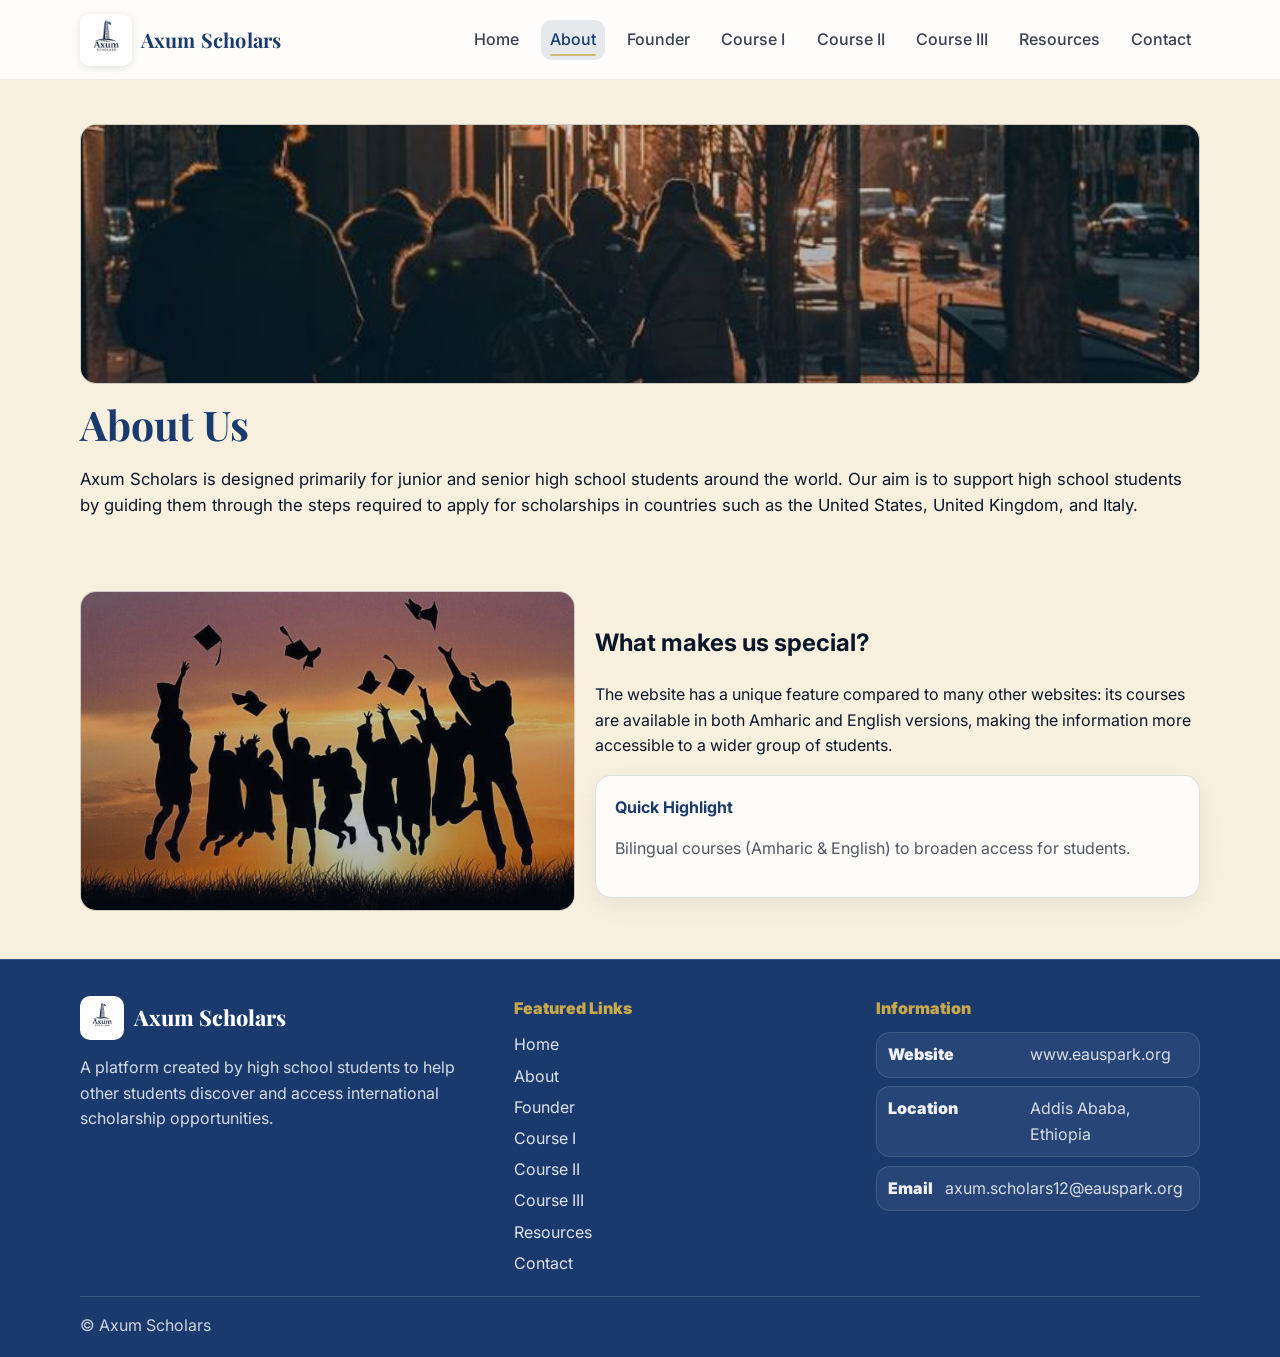
==== about.html @ 064c2a34 "first commit" ====
<!doctype html>
<html lang="en">
  <head>
    <meta charset="UTF-8" />
    <meta name="viewport" content="width=device-width, initial-scale=1.0" />
    <title>Axum Scholars | About Us</title>
    <link rel="preconnect" href="https://fonts.googleapis.com" />
    <link rel="preconnect" href="https://fonts.gstatic.com" crossorigin />
    <link
      href="https://fonts.googleapis.com/css2?family=Inter:wght@400;500;600&family=Playfair+Display:wght@600;700&family=Patrick+Hand&display=swap"
      rel="stylesheet"
    />
    <link rel="stylesheet" href="./assets/css/styles.css" />
    <script defer src="./assets/js/main.js"></script>
  </head>
  <body>
    <a class="skip-link" href="#main">Skip to content</a>

    <header class="site-header">
      <nav class="nav" aria-label="Primary">
        <div class="nav__inner container">
          <a class="brand" href="./index.html" aria-label="Axum Scholars Home">
            <img class="brand__logo" src="./655578875_25758855597150447_8793712731819358752_n.jpg" alt="Axum Scholars logo" />
            <span class="brand__text">Axum Scholars</span>
          </a>

          <button class="nav__toggle" type="button" aria-expanded="false" aria-controls="navLinks">
            <span class="sr-only">Toggle navigation</span>
            <span class="nav__toggleBars" aria-hidden="true"></span>
          </button>

          <div id="navLinks" class="nav__links">
            <a class="nav__link" href="./index.html">Home</a>
            <a class="nav__link is-active" href="./about.html">About</a>
            <a class="nav__link" href="./founder.html">Founder</a>
            <a class="nav__link" href="./course1.html">Course I</a>
            <a class="nav__link" href="./course2.html">Course II</a>
            <a class="nav__link" href="./course3.html">Course III</a>
            <a class="nav__link" href="./resources.html">Resources</a>
            <a class="nav__link" href="./contact.html">Contact</a>
          </div>
        </div>
      </nav>
    </header>

    <main id="main">
      <section class="page-hero">
        <div class="container">
          <div class="page-hero__media reveal">
            <div class="media-frame media-frame--wide">
              <img
                class="media-frame__img"
                src="./assets/img/For background image of, about page at the beginning.jpg"
                alt=""
                loading="lazy"
                decoding="async"
                referrerpolicy="no-referrer"
              />
              <div class="media-frame__overlay" aria-hidden="true"></div>
            </div>
          </div>
          <div class="page-hero__content reveal">
            <h1>About Us</h1>
            <p class="lead">
              Axum Scholars is designed primarily for junior and senior high school students around the world. Our aim is to support high school students by guiding them through the steps required to apply for scholarships in countries such as the United States, United Kingdom, and Italy.
            </p>
          </div>
        </div>
      </section>

      <section class="section container reveal">
        <div class="two-col two-col--media">
          <div class="media">
            <div class="media-frame media-frame--photo">
              <img
                class="media-frame__img"
                src="./assets/img/about page at middle.jpg"
                alt="Students collaborating around a table with notebooks and laptops"
                loading="lazy"
                decoding="async"
                referrerpolicy="no-referrer"
              />
              <div class="media-frame__overlay" aria-hidden="true"></div>
            </div>
          </div>
          <div>
            <h2>What makes us special?</h2>
            <p>
              The website has a unique feature compared to many other websites: its courses are available in both Amharic and English versions, making the information more accessible to a wider group of students.
            </p>
            <div class="panel">
              <div class="panel__title">Quick Highlight</div>
              <p class="muted">
                Bilingual courses (Amharic &amp; English) to broaden access for students.
              </p>
            </div>
          </div>
        </div>
      </section>
    </main>

    <footer class="footer footer--dark">
      <div class="container footer__inner">
        <div class="footer3">
          <div class="footer3__col">
            <div class="footer3__brand">
              <img class="footer3__logo" src="./655578875_25758855597150447_8793712731819358752_n.jpg" alt="Axum Scholars logo" />
              <span>Axum Scholars</span>
            </div>
            <p class="footer3__desc">
              A platform created by high school students to help other students discover and access international scholarship opportunities.
            </p>
          </div>

          <div class="footer3__col">
            <div class="footer3__title">Featured Links</div>
            <div class="footer3__links">
              <a href="./index.html">Home</a>
              <a href="./about.html">About</a>
              <a href="./founder.html">Founder</a>
              <a href="./course1.html">Course I</a>
              <a href="./course2.html">Course II</a>
              <a href="./course3.html">Course III</a>
              <a href="./resources.html">Resources</a>
              <a href="./contact.html">Contact</a>
            </div>
          </div>

          <div class="footer3__col">
            <div class="footer3__title">Information</div>
            <div class="footer3__info">
              <div class="footer3__row">
                <span class="footer3__key">Website</span>
                <span class="footer3__val">www.eauspark.org</span>
              </div>
              <div class="footer3__row">
                <span class="footer3__key">Location</span>
                <span class="footer3__val">Addis Ababa, Ethiopia</span>
              </div>
              <div class="footer3__row">
                <span class="footer3__key">Email</span>
                <a class="footer3__val" href="mailto:axum.scholars12@eauspark.org">axum.scholars12@eauspark.org</a>
              </div>
            </div>
          </div>
        </div>

        <div class="footer__bottom">&copy; Axum Scholars</div>
      </div>
    </footer>
  </body>
</html>
---- assets/css/styles.css ----
:root {
  --blue: #1a3a6e;
  --gold: #c9a84c;
  --text: #0c1629;
  --muted: rgba(12, 22, 41, 0.72);
  --bg: #f7f0df;
  --tint: rgba(26, 58, 110, 0.06);
  --card: #ffffff;
  --border: rgba(12, 22, 41, 0.12);
  --shadow: 0 10px 30px rgba(12, 22, 41, 0.12);
  --radius: 16px;
  --max: 1120px;
}

*,
*::before,
*::after {
  box-sizing: border-box;
}

html {
  scroll-behavior: smooth;
}

body {
  margin: 0;
  font-family: Inter, system-ui, -apple-system, Segoe UI, Roboto, Helvetica, Arial, sans-serif;
  color: var(--text);
  background: var(--bg);
  line-height: 1.6;
  position: relative;
}

body.page--contact {
  background:
    linear-gradient(rgba(247, 240, 223, 0.76), rgba(247, 240, 223, 0.86)),
    url("../img/contact-bg.png") center / cover no-repeat fixed;
}

body.page--contact::before {
  opacity: 0.12;
}

body::before {
  content: "";
  position: fixed;
  inset: 0;
  pointer-events: none;
  /* subtle lined-paper effect across the whole site */
  background-image: repeating-linear-gradient(
    0deg,
    rgba(26, 58, 110, 0.06) 0px,
    rgba(26, 58, 110, 0.06) 1px,
    transparent 1px,
    transparent 26px
  );
  opacity: 0.22;
  z-index: -1;
}

/* Page fade transitions */
body {
  opacity: 0;
  transition: opacity 260ms ease;
}
body.is-ready {
  opacity: 1;
}
body.is-leaving {
  opacity: 0;
}

img {
  max-width: 100%;
  display: block;
}

a {
  color: inherit;
  text-decoration: none;
}

.container {
  width: min(var(--max), calc(100% - 2rem));
  margin-inline: auto;
}

.sr-only {
  position: absolute;
  width: 1px;
  height: 1px;
  padding: 0;
  margin: -1px;
  overflow: hidden;
  clip: rect(0, 0, 0, 0);
  white-space: nowrap;
  border: 0;
}

.skip-link {
  position: absolute;
  left: -9999px;
  top: 0.75rem;
  background: var(--blue);
  color: #fff;
  padding: 0.6rem 0.9rem;
  border-radius: 999px;
  z-index: 9999;
}
.skip-link:focus {
  left: 0.75rem;
}

/* Header / nav */
.site-header {
  position: sticky;
  top: 0;
  z-index: 50;
  background: rgba(255, 255, 255, 0.86);
  backdrop-filter: blur(10px);
  border-bottom: 1px solid rgba(12, 22, 41, 0.08);
  transition: padding 180ms ease, box-shadow 180ms ease, background 180ms ease, transform 180ms ease;
}

.nav__inner {
  display: flex;
  align-items: center;
  justify-content: space-between;
  padding: 0.85rem 0;
  gap: 1rem;
  transition: padding 180ms ease;
}

.site-header.is-scrolled {
  box-shadow: 0 12px 26px rgba(12, 22, 41, 0.12);
  background: rgba(255, 255, 255, 0.92);
}
.site-header.is-scrolled .nav__inner {
  padding: 0.6rem 0;
}

.brand {
  font-family: "Playfair Display", Georgia, "Times New Roman", serif;
  font-weight: 700;
  letter-spacing: 0.2px;
  color: var(--blue);
  font-size: 1.25rem;
  display: inline-flex;
  align-items: center;
  gap: 0.55rem;
}

.brand__logo {
  width: 52px;
  height: 52px;
  object-fit: contain;
  border-radius: 10px;
  background: #fff;
  box-shadow: 0 2px 10px rgba(12, 22, 41, 0.12);
}

.brand__text {
  line-height: 1;
}

.nav__links {
  display: flex;
  align-items: center;
  gap: 0.85rem;
}

.nav__link {
  font-weight: 500;
  color: rgba(12, 22, 41, 0.82);
  padding: 0.45rem 0.55rem;
  border-radius: 10px;
  position: relative;
  transition: background 160ms ease, color 160ms ease, transform 160ms ease;
}

.nav__link::after {
  content: "";
  position: absolute;
  left: 0.55rem;
  right: 0.55rem;
  bottom: 0.25rem;
  height: 2px;
  border-radius: 999px;
  background: var(--gold);
  transform: scaleX(0);
  transform-origin: left center;
  transition: transform 220ms ease;
  opacity: 0.95;
}

.nav__link:hover {
  background: rgba(26, 58, 110, 0.08);
  color: var(--blue);
  transform: translateY(-1px);
}
.nav__link:hover::after {
  transform: scaleX(1);
}

.nav__link.is-active {
  color: var(--blue);
  background: rgba(26, 58, 110, 0.1);
}
.nav__link.is-active::after {
  transform: scaleX(1);
  opacity: 0.75;
}

.nav__toggle {
  display: none;
  border: 1px solid rgba(12, 22, 41, 0.16);
  background: #fff;
  border-radius: 12px;
  padding: 0.55rem 0.6rem;
  cursor: pointer;
  transition: transform 160ms ease, box-shadow 160ms ease;
}

.nav__toggle:hover {
  transform: translateY(-1px);
  box-shadow: 0 8px 18px rgba(12, 22, 41, 0.08);
}

.nav__toggleBars {
  width: 22px;
  height: 14px;
  display: inline-block;
  background:
    linear-gradient(var(--blue), var(--blue)) 0 0 / 100% 2px no-repeat,
    linear-gradient(var(--blue), var(--blue)) 0 6px / 100% 2px no-repeat,
    linear-gradient(var(--blue), var(--blue)) 0 12px / 100% 2px no-repeat;
}

/* Buttons */
.btn {
  display: inline-flex;
  align-items: center;
  justify-content: center;
  gap: 0.5rem;
  border-radius: 999px;
  padding: 0.75rem 1.05rem;
  font-weight: 600;
  border: 1px solid transparent;
  transition: transform 160ms ease, box-shadow 160ms ease, background 160ms ease, border-color 160ms ease;
  cursor: pointer;
  user-select: none;
}

.btn:hover {
  transform: translateY(-1px);
  box-shadow: 0 12px 26px rgba(12, 22, 41, 0.12);
}

.btn--gold {
  background: var(--gold);
  color: #1a1a1a;
  border-color: rgba(0, 0, 0, 0.06);
}
.btn--gold:hover {
  transform: translateY(-1px) scale(1.03);
  box-shadow:
    0 14px 30px rgba(12, 22, 41, 0.14),
    0 0 0 6px rgba(201, 168, 76, 0.28);
}

.btn--ghost {
  background: rgba(255, 255, 255, 0.9);
  border-color: rgba(26, 58, 110, 0.22);
  color: var(--blue);
}
.btn--ghost:hover {
  transform: translateY(-1px) scale(1.02);
  box-shadow:
    0 14px 30px rgba(12, 22, 41, 0.12),
    0 0 0 6px rgba(26, 58, 110, 0.12);
}

.btn--full {
  width: 100%;
}

/* Hero */
.hero {
  position: relative;
  min-height: 70vh;
  display: grid;
  align-items: center;
  isolation: isolate;
}

.hero__bg {
  position: absolute;
  inset: 0;
  z-index: -2;
  overflow: hidden;
}

.hero__img {
  width: 100%;
  height: 100%;
  object-fit: cover;
  object-position: center 32%;
  transform: translate3d(0, 0, 0) scale(1);
  filter: saturate(0.96) contrast(1.03);
  will-change: transform;
  transition: transform 280ms ease-out;
}

.hero__particles {
  position: absolute;
  inset: -20%;
  pointer-events: none;
  background:
    radial-gradient(circle at 10% 20%, rgba(201, 168, 76, 0.20) 0 2px, transparent 3px),
    radial-gradient(circle at 30% 70%, rgba(255, 255, 255, 0.12) 0 2px, transparent 3px),
    radial-gradient(circle at 70% 30%, rgba(201, 168, 76, 0.18) 0 1.5px, transparent 3px),
    radial-gradient(circle at 85% 60%, rgba(255, 255, 255, 0.10) 0 2px, transparent 3px),
    radial-gradient(circle at 50% 50%, rgba(201, 168, 76, 0.12) 0 2px, transparent 3px);
  opacity: 0.75;
  filter: blur(0.2px);
  animation: floatDots 12s linear infinite;
  transform: translate3d(0, 0, 0);
  will-change: transform;
}

@keyframes floatDots {
  from {
    transform: translate3d(0, 0, 0);
  }
  to {
    transform: translate3d(-5%, -3%, 0);
  }
}

.hero__overlay {
  position: absolute;
  inset: 0;
  z-index: -1;
  background:
    radial-gradient(1200px 520px at 12% 18%, rgba(201, 168, 76, 0.24), transparent 58%),
    radial-gradient(900px 520px at 78% 35%, rgba(255, 255, 255, 0.10), transparent 62%),
    linear-gradient(90deg, rgba(14, 35, 70, 0.86), rgba(26, 58, 110, 0.58), rgba(26, 58, 110, 0.30));
}

.hero__content {
  padding: 4.5rem 0;
  color: #fff;
}

.hero__content .reveal {
  max-width: none;
  width: 100%;
  padding: 1.3rem 1.35rem;
  border-radius: 18px;
  background: rgba(12, 22, 41, 0.22);
  border: 1px solid rgba(255, 255, 255, 0.14);
  box-shadow: 0 18px 44px rgba(12, 22, 41, 0.28);
  backdrop-filter: blur(10px);
}

.hero h1 {
  font-family: "Playfair Display", Georgia, "Times New Roman", serif;
  font-size: clamp(2.1rem, 4vw, 3.2rem);
  line-height: 1.12;
  margin: 0 0 1rem;
}

.typewriter {
  display: inline-block;
  border-right: 2px solid rgba(201, 168, 76, 0.95);
  padding-right: 0.15rem;
  white-space: nowrap;
  overflow: hidden;
  position: relative;
  animation: typewriterPop 520ms cubic-bezier(0.2, 0.9, 0.2, 1) both;
}
.typewriter.is-done {
  border-right-color: transparent;
}

.typewriter::after {
  content: "";
  position: absolute;
  left: 0;
  right: 0;
  bottom: -0.25rem;
  height: 10px;
  border-radius: 999px;
  background: linear-gradient(90deg, rgba(201, 168, 76, 0.0), rgba(201, 168, 76, 0.75), rgba(201, 168, 76, 0.0));
  filter: blur(0.2px);
  opacity: 0.9;
  transform: scaleX(0.85);
}

@keyframes typewriterPop {
  from {
    opacity: 0;
    transform: translateY(10px) scale(0.98);
    filter: blur(1px);
  }
  to {
    opacity: 1;
    transform: translateY(0) scale(1);
    filter: blur(0);
  }
}

.lead {
  font-size: 1.05rem;
  margin: 0 0 1rem;
}

.mission {
  margin: 0 0 1.5rem;
  color: rgba(255, 255, 255, 0.9);
}

.hero .lead,
.hero .mission {
  text-shadow: 0 2px 12px rgba(12, 22, 41, 0.35);
}

.hero__actions {
  display: flex;
  gap: 0.85rem;
  flex-wrap: wrap;
}

@media (max-width: 700px) {
  .hero__content {
    padding: 3.2rem 0;
  }

  .hero__content .reveal {
    padding: 1.05rem 1.05rem;
  }
}

/* Page hero */
.page-hero {
  padding: 2.25rem 0 0.5rem;
}

.page-hero__media {
  margin-top: 0.5rem;
}

.page-hero__content h1 {
  font-family: "Playfair Display", Georgia, "Times New Roman", serif;
  color: var(--blue);
  margin: 0.5rem 0 0.5rem;
  font-size: clamp(2rem, 3.2vw, 2.6rem);
}

.muted {
  color: var(--muted);
}

/* Sections */
.section {
  padding: 3rem 0;
}

.section--tint {
  background: var(--tint);
  border-top: 1px solid rgba(12, 22, 41, 0.06);
  border-bottom: 1px solid rgba(12, 22, 41, 0.06);
}

.section__head {
  display: flex;
  align-items: end;
  justify-content: space-between;
  gap: 1rem;
  margin-bottom: 1.4rem;
}

.section__head h2 {
  font-family: "Playfair Display", Georgia, "Times New Roman", serif;
  color: var(--blue);
  margin: 0;
  font-size: 1.75rem;
}

.section__actions {
  margin-top: 1.6rem;
  display: flex;
  justify-content: flex-end;
}

/* Cards */
.cards {
  display: grid;
  grid-template-columns: repeat(3, minmax(0, 1fr));
  gap: 1rem;
}

.card {
  background: var(--card);
  border: 1px solid rgba(12, 22, 41, 0.12);
  border-radius: var(--radius);
  padding: 1.2rem;
  box-shadow: 0 1px 0 rgba(12, 22, 41, 0.04);
}

.card--soft {
  background: rgba(255, 255, 255, 0.65);
  border-color: rgba(12, 22, 41, 0.1);
}

.card h3,
.card h2 {
  margin: 0 0 0.35rem;
  font-family: "Playfair Display", Georgia, "Times New Roman", serif;
  color: var(--blue);
}

.card--link {
  transition: transform 160ms ease, box-shadow 160ms ease, border-color 160ms ease;
}
.card--link:hover {
  transform: translateY(-2px);
  border-color: rgba(26, 58, 110, 0.25);
  box-shadow: var(--shadow);
}

.card--link h3 {
  letter-spacing: 0.2px;
}

.card--link p {
  margin: 0.4rem 0 0;
  color: rgba(12, 22, 41, 0.72);
}

@media (max-width: 920px) {
  .cards {
    grid-template-columns: repeat(2, minmax(0, 1fr));
  }
}

@media (max-width: 560px) {
  .cards {
    grid-template-columns: 1fr;
  }
}

.cards--staff {
  grid-template-columns: repeat(4, minmax(0, 1fr));
}

/* Media frames (real images) */
.media-frame {
  position: relative;
  border-radius: var(--radius);
  overflow: hidden;
  border: 1px solid rgba(12, 22, 41, 0.12);
  background: rgba(26, 58, 110, 0.06);
}

.media-frame__img {
  width: 100%;
  height: 100%;
  object-fit: cover;
  display: block;
  transform: scale(1.02);
}

.media-frame__overlay {
  position: absolute;
  inset: 0;
  background: linear-gradient(180deg, rgba(12, 22, 41, 0.15), rgba(12, 22, 41, 0.35));
}

.media-frame--wide {
  height: 260px;
}
.media-frame--photo {
  height: 320px;
}
.media-frame--avatar {
  height: 120px;
  border-radius: 14px;
  margin-bottom: 0.75rem;
}
.media-frame--profile {
  height: 280px;
}

/* Layout helpers */
.two-col {
  display: grid;
  grid-template-columns: 1.2fr 0.8fr;
  gap: 1.25rem;
  align-items: start;
}

.two-col--media {
  grid-template-columns: 0.9fr 1.1fr;
  align-items: center;
}

.panel {
  border-radius: var(--radius);
  border: 1px solid rgba(12, 22, 41, 0.12);
  background: rgba(255, 255, 255, 0.75);
  padding: 1.2rem;
  box-shadow: 0 8px 24px rgba(12, 22, 41, 0.06);
}

.panel__title {
  font-weight: 700;
  color: var(--blue);
  margin-bottom: 0.5rem;
}

/* Social */
.social-grid {
  display: grid;
  grid-template-columns: repeat(4, minmax(0, 1fr));
  gap: 1rem;
}

.social-card {
  background: #fff;
  border: 1px solid rgba(12, 22, 41, 0.12);
  border-radius: var(--radius);
  padding: 1rem;
  display: flex;
  gap: 0.85rem;
  align-items: center;
  transition: transform 160ms ease, box-shadow 160ms ease, border-color 160ms ease;
}
.social-card:hover {
  transform: translateY(-2px);
  border-color: rgba(26, 58, 110, 0.22);
  box-shadow: var(--shadow);
}

.social-card__title {
  font-weight: 700;
  color: var(--blue);
}

.social-card__meta {
  color: var(--muted);
  font-size: 0.95rem;
}

.icon {
  width: 44px;
  height: 44px;
  border-radius: 14px;
  display: grid;
  place-items: center;
  font-weight: 800;
  color: var(--blue);
  border: 1px solid rgba(26, 58, 110, 0.18);
  background: rgba(26, 58, 110, 0.06);
}

/* Founder profile */
.profile-card {
  display: grid;
  grid-template-columns: 0.7fr 1.3fr;
  gap: 1.25rem;
  border-radius: var(--radius);
  border: 1px solid rgba(12, 22, 41, 0.12);
  background: #fff;
  padding: 1.25rem;
  box-shadow: 0 10px 30px rgba(12, 22, 41, 0.08);
}

.profile-card__content h2 {
  font-family: "Playfair Display", Georgia, "Times New Roman", serif;
  color: var(--blue);
  margin: 0 0 0.5rem;
}

.badge {
  display: inline-flex;
  padding: 0.35rem 0.6rem;
  border-radius: 999px;
  border: 1px solid rgba(26, 58, 110, 0.18);
  background: rgba(201, 168, 76, 0.18);
  color: var(--blue);
  font-weight: 600;
  font-size: 0.9rem;
  margin-right: 0.4rem;
}

.cta-card {
  border-radius: var(--radius);
  border: 1px solid rgba(26, 58, 110, 0.16);
  background: rgba(255, 255, 255, 0.7);
  padding: 1.2rem;
  display: grid;
  gap: 0.8rem;
  align-content: start;
}

.cta-card__title {
  font-weight: 800;
  color: var(--blue);
}

/* Courses */
.toolbar {
  margin-top: 1rem;
  display: flex;
  gap: 0.6rem;
  flex-wrap: wrap;
}

.toggle {
  border-radius: 999px;
  border: 1px solid rgba(26, 58, 110, 0.18);
  background: rgba(201, 168, 76, 0.18);
  color: var(--blue);
  font-weight: 700;
  padding: 0.55rem 0.85rem;
  cursor: pointer;
  transition: transform 160ms ease, box-shadow 160ms ease, background 160ms ease;
}
.toggle:hover {
  transform: translateY(-1px);
  box-shadow: 0 10px 24px rgba(12, 22, 41, 0.08);
  background: rgba(201, 168, 76, 0.28);
}

.lesson-grid {
  display: grid;
  grid-template-columns: repeat(2, minmax(0, 1fr));
  gap: 1rem;
}

.lesson {
  border-radius: var(--radius);
  border: 1px solid rgba(12, 22, 41, 0.12);
  background: #fff;
  padding: 1.1rem;
}

.lesson h2 {
  font-family: "Playfair Display", Georgia, "Times New Roman", serif;
  color: var(--blue);
  margin: 0 0 0.35rem;
  font-size: 1.35rem;
}

.split-courses {
  display: grid;
  grid-template-columns: repeat(2, minmax(0, 1fr));
  gap: 1rem;
}

.course-block {
  border-radius: var(--radius);
  border: 1px solid rgba(12, 22, 41, 0.12);
  background: #fff;
  padding: 1.2rem;
}
.course-block h2 {
  font-family: "Playfair Display", Georgia, "Times New Roman", serif;
  color: var(--blue);
  margin: 0 0 0.35rem;
}

.lesson-list {
  margin-top: 0.85rem;
  display: grid;
  gap: 0.6rem;
}

.lesson-item {
  padding: 0.75rem 0.85rem;
  border-radius: 14px;
  border: 1px solid rgba(26, 58, 110, 0.12);
  background: rgba(26, 58, 110, 0.04);
  color: rgba(12, 22, 41, 0.82);
}

/* Course I notebook / handwritten notes */
.notes-section {
  padding: 2rem 0 2.5rem;
}

.notes-sheet {
  position: relative;
  background: #f7f0df;
  border-radius: 16px;
  border: 1px solid rgba(12, 22, 41, 0.12);
  box-shadow: 0 14px 34px rgba(12, 22, 41, 0.08);
  padding: 1.6rem 1.2rem;
  overflow: hidden;
  font-size: 1.08rem;
}

.notes-sheet::before {
  content: "";
  position: absolute;
  inset: 0;
  pointer-events: none;
  /* subtle lined-paper effect */
  background-image: repeating-linear-gradient(
    0deg,
    rgba(26, 58, 110, 0.07) 0px,
    rgba(26, 58, 110, 0.07) 1px,
    transparent 1px,
    transparent 26px
  );
  opacity: 0.25;
}

.notes-sheet::after {
  content: "";
  position: absolute;
  inset: 0;
  pointer-events: none;
  background:
    radial-gradient(circle at 15% 8%, rgba(201, 168, 76, 0.22), transparent 45%),
    radial-gradient(circle at 75% 35%, rgba(26, 58, 110, 0.14), transparent 50%),
    linear-gradient(180deg, rgba(255, 255, 255, 0.32), rgba(255, 255, 255, 0));
  opacity: 0.8;
}

.notes-sheet > * {
  position: relative;
  z-index: 1;
}

.handwritten {
  font-family: "Patrick Hand", cursive;
  color: rgba(26, 58, 110, 0.92);
}

.notes-header {
  display: grid;
  gap: 0.6rem;
  margin-bottom: 1rem;
}

.notes-header__corner {
  justify-self: start;
  font-size: 1.15rem;
  opacity: 0.9;
}

.flag-usa {
  width: 34px;
  height: 24px;
  display: inline-block;
  border-radius: 4px;
  box-shadow: 0 2px 10px rgba(12, 22, 41, 0.12);
  background:
    /* canton (blue) */
    linear-gradient(90deg, #1a4f9c 0 52%, transparent 52% 100%),
    /* stripes */
    repeating-linear-gradient(
      180deg,
      #b22234 0 2.9px,
      #ffffff 2.9px 5.8px
    );
  position: relative;
  overflow: hidden;
  border: 1px solid rgba(26, 58, 110, 0.25);
}

.flag-usa::after {
  /* star dots (stylized) */
  content: "";
  position: absolute;
  inset: 0;
  background:
    radial-gradient(circle at 18% 22%, rgba(255, 255, 255, 0.95) 0 1.2px, transparent 1.25px),
    radial-gradient(circle at 30% 18%, rgba(255, 255, 255, 0.95) 0 1.1px, transparent 1.15px),
    radial-gradient(circle at 40% 28%, rgba(255, 255, 255, 0.95) 0 1.05px, transparent 1.1px),
    radial-gradient(circle at 28% 40%, rgba(255, 255, 255, 0.95) 0 1.15px, transparent 1.2px),
    radial-gradient(circle at 38% 46%, rgba(255, 255, 255, 0.95) 0 1.0px, transparent 1.05px),
    radial-gradient(circle at 22% 58%, rgba(255, 255, 255, 0.95) 0 1.0px, transparent 1.05px),
    radial-gradient(circle at 34% 64%, rgba(255, 255, 255, 0.95) 0 1.15px, transparent 1.2px);
  mix-blend-mode: screen;
  opacity: 0.95;
  clip-path: inset(0 48% 0 0);
}

.notes-header__nav {
  display: flex;
  gap: 0.7rem;
  flex-wrap: wrap;
  font-size: 1rem;
  opacity: 0.85;
}

.notes-title {
  margin: 0;
  font-size: clamp(1.7rem, 2.7vw, 2.3rem);
  line-height: 1.1;
  letter-spacing: 0.2px;
  text-align: center;
}

.notes-subtitle {
  margin: -0.15rem 0 0;
  text-align: center;
  font-size: 1.25rem;
  opacity: 0.95;
  line-height: 1.15;
}

.notes-body {
  display: grid;
  gap: 1.2rem;
}

.notes-block {
  background: rgba(255, 255, 255, 0.28);
  border: 1px dashed rgba(26, 58, 110, 0.22);
  border-radius: 14px;
  padding: 1rem 1rem;
}

.notes-h2 {
  margin: 0 0 0.6rem;
  font-size: 1.55rem;
}

.notes-defs {
  display: grid;
  gap: 0.9rem;
}

.notes-def {
  display: grid;
  gap: 0.15rem;
}

.notes-term {
  font-weight: 700;
  font-size: 1.15rem;
}

.notes-desc {
  font-size: 1.05rem;
  line-height: 1.25;
}

.notes-handwritten-paragraph {
  margin: 1rem 0 0;
  font-size: 1.12rem;
  line-height: 1.25;
}

.notes-schedule {
  display: grid;
  grid-template-columns: repeat(3, minmax(0, 1fr));
  gap: 1rem;
}

.notes-semester {
  background: rgba(255, 255, 255, 0.22);
  border: 1px solid rgba(26, 58, 110, 0.18);
  border-radius: 14px;
  padding: 0.95rem 0.9rem;
}

.notes-semester__title {
  margin: 0 0 0.55rem;
  font-size: 1.25rem;
}

.notes-bullets {
  margin: 0;
  padding-left: 1.25rem;
}

.notes-bullets li {
  margin: 0.35rem 0;
  font-size: 1.05rem;
  line-height: 1.25;
}

@media (max-width: 920px) {
  .notes-schedule {
    grid-template-columns: 1fr;
  }
}

/* Founder notes layout */
.founder-notes {
  padding: 1.4rem 1.1rem 1.1rem;
}

.founder-top {
  display: grid;
  grid-template-columns: 1fr;
  align-items: start;
  gap: 1rem;
  margin-bottom: 1rem;
}

.founder-title {
  font-size: clamp(2rem, 4vw, 2.9rem);
  font-weight: 800;
  justify-self: start;
  padding: 0.2rem 0.35rem;
  border: 1px solid rgba(26, 58, 110, 0.18);
  border-radius: 10px;
  background: rgba(255, 255, 255, 0.18);
}

.founder-bg-note {
  justify-self: center;
  opacity: 0.72;
  padding: 0.25rem 0.5rem;
  border: 1px dashed rgba(26, 58, 110, 0.22);
  border-radius: 12px;
}

.founder-layout {
  display: grid;
  grid-template-columns: 0.95fr 1.35fr;
  gap: 1.1rem;
  align-items: start;
}

.founder-layout--single {
  grid-template-columns: 1fr;
}

.founder-photo-wrap {
  display: grid;
  gap: 0.75rem;
  align-content: start;
}

.founder-photo-frame {
  border: 2px solid rgba(26, 58, 110, 0.18);
  border-radius: 14px;
  background: rgba(255, 255, 255, 0.18);
  padding: 0.55rem;
  box-shadow: 0 10px 22px rgba(12, 22, 41, 0.06);
  position: relative;
  overflow: hidden;
}

.founder-photo {
  width: 100%;
  height: 290px;
  object-fit: cover;
  border-radius: 10px;
}

.founder-photo-label {
  position: absolute;
  left: 0.8rem;
  bottom: 0.8rem;
  font-size: 1.15rem;
  padding: 0.1rem 0.35rem;
  background: rgba(247, 240, 223, 0.8);
  border: 1px dashed rgba(26, 58, 110, 0.25);
  border-radius: 12px;
}

.founder-text-box {
  border: 2px solid rgba(26, 58, 110, 0.22);
  border-radius: 14px;
  background: rgba(255, 255, 255, 0.16);
  padding: 1rem 1rem;
}

.founder-bg-media {
  border-radius: 14px;
  overflow: hidden;
  border: 1px solid rgba(26, 58, 110, 0.18);
  background: rgba(255, 255, 255, 0.18);
  box-shadow: 0 10px 24px rgba(12, 22, 41, 0.08);
  margin-bottom: 0.9rem;
}

.founder-bg-img {
  width: 100%;
  height: 280px;
  object-fit: cover;
  object-position: center;
  display: block;
  filter: saturate(1.02) contrast(1.02);
}

.founder-text-box p {
  margin: 0;
  font-size: 1.08rem;
  line-height: 1.35;
  color: rgba(26, 58, 110, 0.92);
}

.founder-bottom {
  margin-top: 1.1rem;
  font-size: 1.25rem;
  opacity: 0.95;
}

/* Course II steps layout */
.course2-grid {
  display: grid;
  grid-template-columns: 1.15fr 0.85fr;
  gap: 1.1rem;
  align-items: start;
}

.course2-box {
  border: 2px solid rgba(26, 58, 110, 0.22);
  background: rgba(255, 255, 255, 0.14);
  border-radius: 14px;
  padding: 1rem 1rem;
}

.course2-box--left {
  padding: 0.95rem 1rem 1rem;
}

.course2-title {
  margin: 0 0 0.75rem;
  font-size: 1.7rem;
  opacity: 0.95;
}

.course2-steps {
  margin: 0;
  padding-left: 1.3rem;
}

.course2-steps li {
  margin: 0.8rem 0;
}

.course2-step-title {
  display: block;
  font-weight: 800;
  color: rgba(26, 58, 110, 0.95);
  margin-bottom: 0.25rem;
}

.course2-steps li::marker {
  font-weight: 800;
  color: rgba(26, 58, 110, 0.92);
}

.course2-step-desc {
  display: block;
  font-size: 1.05rem;
  line-height: 1.28;
  opacity: 0.95;
}

.course2-right {
  display: grid;
  gap: 1rem;
}

.course2-box--right {
  padding: 0.95rem 0.95rem;
}

.course2-side-title {
  margin: 0 0 0.55rem;
  font-size: 1.3rem;
  opacity: 0.95;
}

.course2-side-list {
  margin: 0;
  padding-left: 1.25rem;
}

.course2-side-list li {
  margin: 0.42rem 0;
  font-size: 1.05rem;
}

@media (max-width: 920px) {
  .course2-grid {
    grid-template-columns: 1fr;
  }
}

/* Course III handwritten layout */
.course3-sheet {
  padding: 1.35rem 1.2rem 1.1rem;
}

.course3-topbar {
  font-size: 1.05rem;
  opacity: 0.75;
  text-align: center;
  margin-bottom: 0.9rem;
}

.course3-main {
  display: grid;
  grid-template-columns: 1fr;
  gap: 1rem;
  border: 2px solid rgba(26, 58, 110, 0.18);
  border-radius: 14px;
  padding: 1rem 1rem 0.95rem;
  background: rgba(255, 255, 255, 0.12);
}

.course3-steps {
  display: grid;
  gap: 0.75rem;
  padding-right: 0.75rem;
}

.course3-section-title {
  font-size: 1.55rem;
  opacity: 0.95;
}

.course3-step-list {
  list-style: none;
  margin: 0;
  padding: 0;
  display: grid;
  gap: 0.55rem;
}

.course3-step-en {
  font-size: 1.15rem;
  color: rgba(26, 58, 110, 0.92);
  line-height: 1.25;
  font-weight: 800;
}

.course3-step-am {
  margin-top: 0.1rem;
  font-size: 1.05rem;
  opacity: 0.9;
}

.course3-image {
  position: relative;
  border: 2px dashed rgba(26, 58, 110, 0.22);
  border-radius: 14px;
  background: rgba(255, 255, 255, 0.10);
  min-height: 340px;
  overflow: hidden;
  isolation: isolate;
}

.course3-image img {
  position: absolute;
  inset: 0;
  width: 100%;
  height: 100%;
  object-fit: cover;
  object-position: center;
  border-radius: 10px;
  image-rendering: auto;
}

.course3-block {
  border: 1px solid rgba(26, 58, 110, 0.18);
  border-radius: 12px;
  background: rgba(255, 255, 255, 0.10);
  padding: 0.75rem 0.85rem;
}

.course3-sublist {
  margin: 0.55rem 0 0;
  padding-left: 1.15rem;
  display: grid;
  gap: 0.35rem;
}

.course3-sublist li {
  font-size: 1.08rem;
  line-height: 1.25;
}

.course3-am-inline {
  opacity: 0.85;
}

.course3-bottom-note {
  margin-top: 1.1rem;
  font-size: 1.35rem;
  opacity: 0.9;
  text-align: center;
}

@media (max-width: 920px) {
  .course3-steps {
    padding-right: 0;
  }

  .course3-image {
    min-height: 280px;
  }
}

/* Contact notebook layout */
.contact-notes {
  padding: 1.55rem 1.15rem 1.15rem;
}

/* Resources handwritten layout */
.resources-sheet {
  padding: 1.4rem 1.2rem 1.1rem;
}

.resources-top {
  display: grid;
  grid-template-columns: 1fr 1fr;
  gap: 1rem;
  align-items: start;
  margin-bottom: 1rem;
}

.resources-title {
  font-size: 1.8rem;
  justify-self: start;
  padding: 0.15rem 0.25rem;
  border: 1px solid rgba(26, 58, 110, 0.18);
  border-radius: 10px;
  background: rgba(255, 255, 255, 0.14);
}

.resources-title--bold {
  font-weight: 700;
  /* Patrick Hand is single-weight; thicken stroke so “bold” reads clearly */
  -webkit-text-stroke: 0.45px rgba(26, 58, 110, 0.55);
  text-shadow: 0.6px 0 0 currentColor;
}

.resources-bg {
  justify-self: center;
  opacity: 0.72;
  padding: 0.25rem 0.55rem;
  border: 1px dashed rgba(26, 58, 110, 0.22);
  border-radius: 12px;
}

.resources-grid {
  display: grid;
  grid-template-columns: 1.25fr 1fr 0.9fr;
  gap: 1rem;
  align-items: start;
}

.resources-box {
  border: 2px solid rgba(26, 58, 110, 0.18);
  border-radius: 14px;
  background: rgba(255, 255, 255, 0.12);
  padding: 0.95rem 0.95rem;
}

.resources-subtitle {
  font-size: 1.35rem;
  margin: 0 0 0.65rem;
  opacity: 0.95;
}

.resources-list {
  margin: 0;
  padding-left: 1.25rem;
  display: grid;
  gap: 0.55rem;
}

.resources-list li {
  font-size: 1.12rem;
  line-height: 1.25;
  color: rgba(26, 58, 110, 0.92);
}

.resources-link {
  font-weight: 800;
  text-decoration: underline;
  text-underline-offset: 3px;
}

.resources-bottom {
  margin-top: 1.1rem;
  font-size: 1.6rem;
  opacity: 0.9;
  text-align: center;
}

@media (max-width: 1000px) {
  .resources-grid {
    grid-template-columns: 1fr;
  }

  .resources-top {
    grid-template-columns: 1fr;
  }

  .resources-bg {
    justify-self: start;
  }
}

.contact-header {
  display: grid;
  grid-template-columns: 1fr auto;
  align-items: end;
  gap: 1rem;
  margin-bottom: 1rem;
}

.contact-header__title {
  margin: 0;
  font-size: clamp(2rem, 3vw, 2.4rem);
  line-height: 1.1;
}

.contact-layout {
  display: grid;
  grid-template-columns: 1fr 1.05fr;
  gap: 1.1rem;
  align-items: start;
}

.contact-box {
  border: 2px solid rgba(26, 58, 110, 0.22);
  background: rgba(255, 255, 255, 0.14);
  border-radius: 14px;
  padding: 0.95rem 0.95rem;
  box-shadow: 0 10px 22px rgba(12, 22, 41, 0.06);
}

.contact-box__label {
  margin: 0 0 0.7rem;
  font-size: 1.35rem;
}

.contact-form {
  display: grid;
  gap: 0.9rem;
}

.contact-row {
  display: grid;
  grid-template-columns: 1fr 1fr;
  gap: 0.85rem;
}

.contact-field {
  display: grid;
  gap: 0.45rem;
}

.contact-field__label {
  font-size: 1.1rem;
  color: rgba(26, 58, 110, 0.92);
  font-weight: 700;
}

.contact-input,
.contact-textarea {
  width: 100%;
  border-radius: 10px;
  border: 1px solid rgba(26, 58, 110, 0.3);
  background: rgba(247, 240, 223, 0.35);
  padding: 0.75rem 0.85rem;
  font: inherit;
  outline: none;
  transition: box-shadow 160ms ease, border-color 160ms ease;
}

.contact-input:focus,
.contact-textarea:focus {
  border-color: rgba(26, 58, 110, 0.55);
  box-shadow: 0 0 0 4px rgba(26, 58, 110, 0.14);
}

.contact-textarea {
  resize: vertical;
  min-height: 140px;
}

.contact-actions {
  display: flex;
  gap: 0.85rem;
  align-items: center;
  justify-content: flex-end;
}

.contact-submit {
  border-radius: 999px;
  padding: 0.75rem 1.2rem;
  border: 1px solid rgba(0, 0, 0, 0.06);
  background: var(--gold);
  color: #1a1a1a;
  cursor: pointer;
  font-weight: 700;
  transition: transform 160ms ease, box-shadow 160ms ease;
}

.contact-submit:hover {
  transform: translateY(-1px) scale(1.02);
  box-shadow: 0 14px 30px rgba(12, 22, 41, 0.14);
}

.contact-aside-title {
  margin: 0 0 0.6rem;
  font-size: 1.6rem;
}

.contact-aside p {
  margin: 0;
  color: rgba(26, 58, 110, 0.92);
  line-height: 1.35;
  font-size: 1.08rem;
}

@media (max-width: 920px) {
  .contact-layout {
    grid-template-columns: 1fr;
  }

  .contact-row {
    grid-template-columns: 1fr;
  }

  .contact-actions {
    justify-content: stretch;
  }
}

@media (max-width: 920px) {
  .founder-top {
    grid-template-columns: 1fr;
  }

  .founder-layout {
    grid-template-columns: 1fr;
  }

  .founder-photo {
    height: 240px;
  }
}

/* Contact */
.info-box {
  margin-top: 0.9rem;
  border-radius: 14px;
  border: 1px solid rgba(12, 22, 41, 0.12);
  background: rgba(255, 255, 255, 0.75);
  padding: 0.9rem;
}

.info-row {
  display: flex;
  justify-content: space-between;
  gap: 1rem;
  padding: 0.55rem 0.2rem;
  border-bottom: 1px solid rgba(12, 22, 41, 0.08);
}
.info-row:last-child {
  border-bottom: none;
}
.info-label {
  font-weight: 700;
  color: var(--blue);
}
.info-value {
  color: rgba(12, 22, 41, 0.76);
}

.form {
  margin-top: 0.75rem;
  display: grid;
  gap: 0.85rem;
}

.field {
  display: grid;
  gap: 0.4rem;
}
.field__label {
  font-weight: 700;
  color: var(--blue);
}
.field__input {
  width: 100%;
  border-radius: 14px;
  border: 1px solid rgba(12, 22, 41, 0.14);
  padding: 0.8rem 0.9rem;
  font: inherit;
  outline: none;
  transition: border-color 160ms ease, box-shadow 160ms ease;
  background: #fff;
}
.field__input:focus {
  border-color: rgba(26, 58, 110, 0.35);
  box-shadow: 0 0 0 4px rgba(26, 58, 110, 0.12);
}

/* Footer */
.footer {
  border-top: 1px solid rgba(12, 22, 41, 0.08);
  background: #fff;
}
.footer__inner {
  padding: 2.2rem 0 1.2rem;
}
.footer__bottom {
  margin-top: 1.2rem;
  padding-top: 1rem;
  border-top: 1px solid rgba(12, 22, 41, 0.08);
  color: rgba(12, 22, 41, 0.72);
}

.footer--dark {
  background: var(--blue);
  border-top-color: rgba(255, 255, 255, 0.12);
}
.footer--dark .footer__bottom {
  border-top-color: rgba(255, 255, 255, 0.14);
  color: rgba(255, 255, 255, 0.78);
}

.footer3 {
  display: grid;
  grid-template-columns: 1.15fr 0.95fr 0.9fr;
  gap: 1.2rem;
}

.footer3__brand {
  font-family: "Playfair Display", Georgia, "Times New Roman", serif;
  font-weight: 800;
  font-size: 1.35rem;
  color: #fff;
  display: inline-flex;
  align-items: center;
  gap: 0.6rem;
}

.footer3__logo {
  width: 44px;
  height: 44px;
  object-fit: contain;
  border-radius: 10px;
  background: #fff;
  padding: 2px;
}

.footer3__desc {
  margin: 0.5rem 0 0;
  color: rgba(255, 255, 255, 0.82);
  max-width: 44ch;
}

.footer3__title {
  font-weight: 900;
  color: var(--gold);
  margin-bottom: 0.7rem;
}

.footer3__links {
  display: grid;
  gap: 0.35rem;
}

.footer3__links a {
  color: rgba(255, 255, 255, 0.86);
  transition: color 160ms ease, transform 160ms ease;
  width: fit-content;
}
.footer3__links a:hover {
  color: #fff;
  transform: translateX(2px);
}

.footer3__info {
  display: grid;
  gap: 0.55rem;
}

.footer3__row {
  display: grid;
  grid-template-columns: 0.9fr 1.1fr;
  gap: 0.8rem;
  padding: 0.55rem 0.7rem;
  border-radius: 14px;
  border: 1px solid rgba(255, 255, 255, 0.12);
  background: rgba(255, 255, 255, 0.06);
}

.footer3__key {
  font-weight: 900;
  color: rgba(255, 255, 255, 0.92);
}
.footer3__val {
  color: rgba(255, 255, 255, 0.82);
}

/* Reveal on scroll */
.reveal {
  opacity: 0;
  transform: translateY(14px);
  transition: opacity 700ms ease, transform 700ms ease;
  will-change: opacity, transform;
}
.reveal.is-visible {
  opacity: 1;
  transform: translateY(0);
}

/* Stats */
.stats {
  display: grid;
  grid-template-columns: repeat(3, minmax(0, 1fr));
  gap: 1rem;
}
.stat__num {
  font-family: "Playfair Display", Georgia, "Times New Roman", serif;
  font-weight: 800;
  font-size: 2.2rem;
  line-height: 1.1;
  color: var(--blue);
}
.stat__label {
  margin-top: 0.25rem;
  color: var(--muted);
  font-weight: 600;
}

/* Responsive */
@media (max-width: 980px) {
  .cards {
    grid-template-columns: repeat(2, minmax(0, 1fr));
  }
  .cards--staff {
    grid-template-columns: repeat(2, minmax(0, 1fr));
  }
  .social-grid {
    grid-template-columns: repeat(2, minmax(0, 1fr));
  }
  .two-col,
  .two-col--media {
    grid-template-columns: 1fr;
  }
  .profile-card {
    grid-template-columns: 1fr;
  }
  .lesson-grid {
    grid-template-columns: 1fr;
  }
  .split-courses {
    grid-template-columns: 1fr;
  }
  .footer__grid {
    grid-template-columns: 1fr;
  }
  .footer3 {
    grid-template-columns: 1fr;
  }
  .stats {
    grid-template-columns: 1fr;
  }
}

@media (max-width: 780px) {
  .nav__toggle {
    display: inline-flex;
  }
  .nav__links {
    position: absolute;
    left: 1rem;
    right: 1rem;
    top: 64px;
    background: rgba(255, 255, 255, 0.98);
    border: 1px solid rgba(12, 22, 41, 0.12);
    border-radius: 16px;
    padding: 0.7rem;
    display: none;
    flex-direction: column;
    align-items: stretch;
    gap: 0.25rem;
    box-shadow: 0 18px 40px rgba(12, 22, 41, 0.12);
  }
  .nav__links.is-open {
    display: flex;
  }
  .nav__link {
    padding: 0.65rem 0.75rem;
  }
  .section__head {
    flex-direction: column;
    align-items: start;
  }
  .brand__logo {
    width: 44px;
    height: 44px;
  }
  .brand__text {
    font-size: 1.1rem;
  }
  .hero__img {
    object-position: center 24%;
  }
}
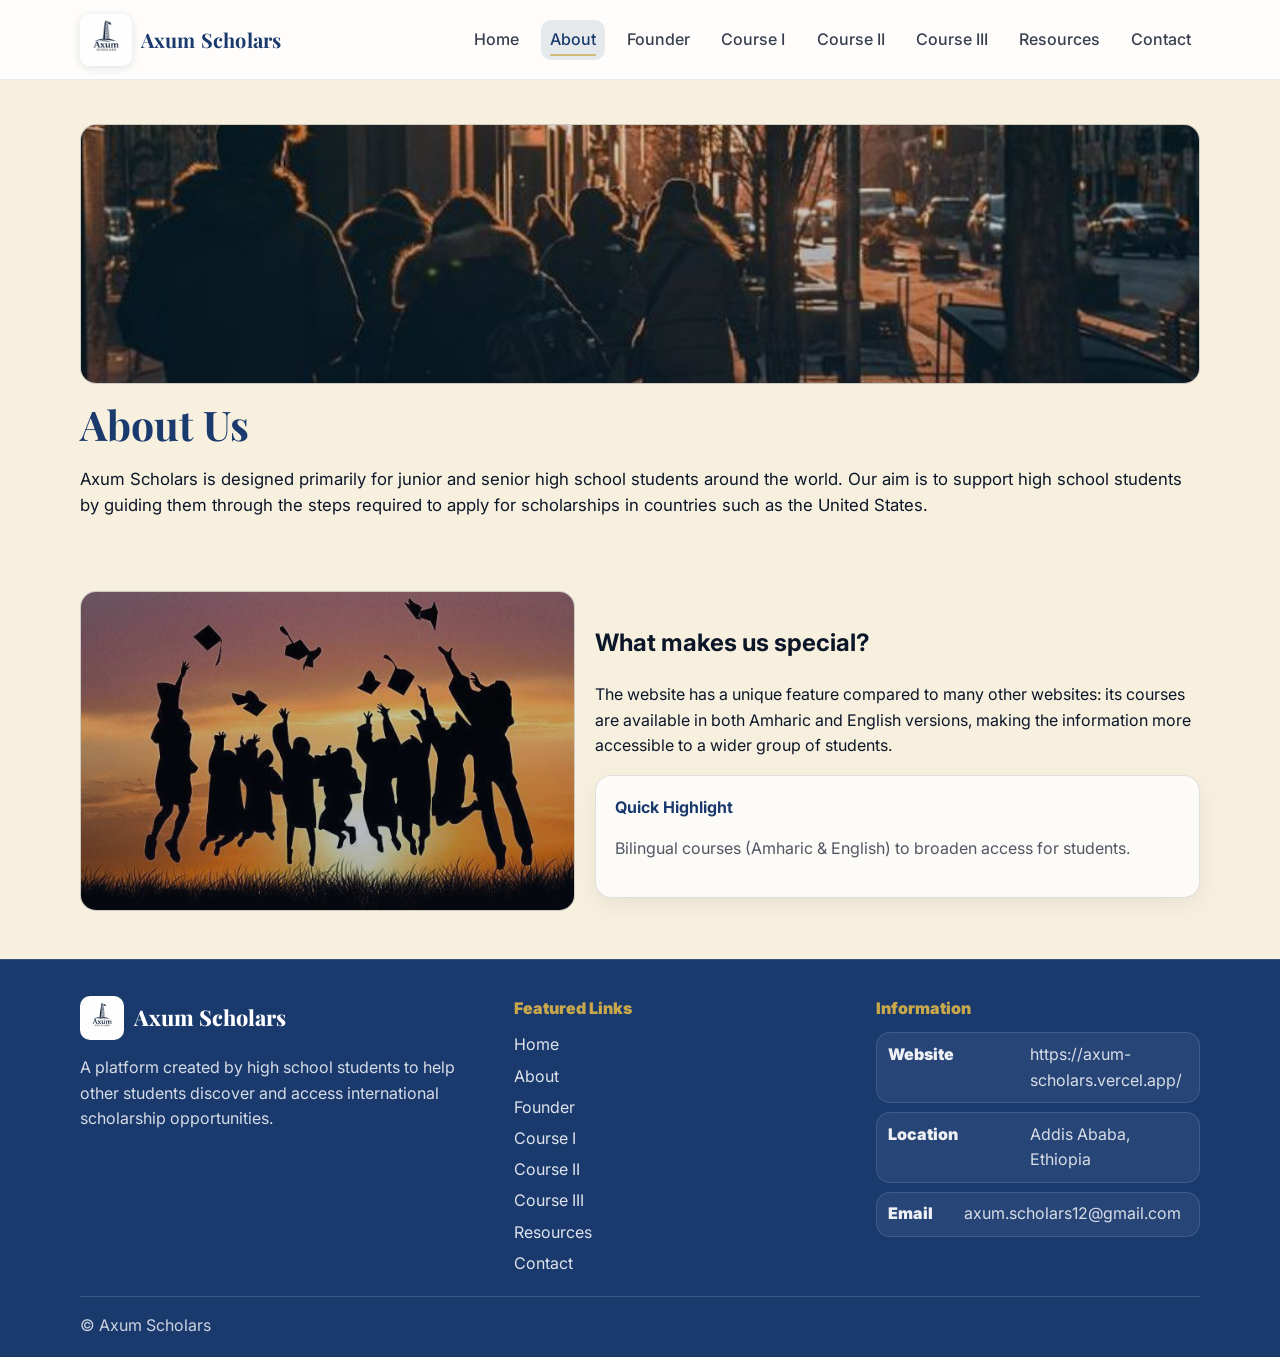
==== commit 066b4a5b: "Improvement on some pages" ====
--- a/about.html
+++ b/about.html
@@ -62,7 +62,7 @@
           <div class="page-hero__content reveal">
             <h1>About Us</h1>
             <p class="lead">
-              Axum Scholars is designed primarily for junior and senior high school students around the world. Our aim is to support high school students by guiding them through the steps required to apply for scholarships in countries such as the United States, United Kingdom, and Italy.
+              Axum Scholars is designed primarily for junior and senior high school students around the world. Our aim is to support high school students by guiding them through the steps required to apply for scholarships in countries such as the United States.
             </p>
           </div>
         </div>
@@ -131,7 +131,7 @@
             <div class="footer3__info">
               <div class="footer3__row">
                 <span class="footer3__key">Website</span>
-                <span class="footer3__val">www.eauspark.org</span>
+                <a class="footer3__val" href="https://axum-scholars.vercel.app/" target="_blank" rel="noopener noreferrer">https://axum-scholars.vercel.app/</a>
               </div>
               <div class="footer3__row">
                 <span class="footer3__key">Location</span>
@@ -139,7 +139,7 @@
               </div>
               <div class="footer3__row">
                 <span class="footer3__key">Email</span>
-                <a class="footer3__val" href="mailto:axum.scholars12@eauspark.org">axum.scholars12@eauspark.org</a>
+                <a class="footer3__val" href="mailto:axum.scholars12@gmail.com">axum.scholars12@gmail.com</a>
               </div>
             </div>
           </div>
--- a/assets/css/styles.css
+++ b/assets/css/styles.css
@@ -10,6 +10,8 @@
   --shadow: 0 10px 30px rgba(12, 22, 41, 0.12);
   --radius: 16px;
   --max: 1120px;
+  --gold-light: rgba(201, 168, 76, 0.25);
+  --blue-light: rgba(26, 58, 110, 0.08);
 }
 
 *,
@@ -29,6 +31,7 @@
   background: var(--bg);
   line-height: 1.6;
   position: relative;
+  overflow-x: hidden;
 }
 
 body.page--contact {
@@ -857,36 +860,8 @@
   display: inline-block;
   border-radius: 4px;
   box-shadow: 0 2px 10px rgba(12, 22, 41, 0.12);
-  background:
-    /* canton (blue) */
-    linear-gradient(90deg, #1a4f9c 0 52%, transparent 52% 100%),
-    /* stripes */
-    repeating-linear-gradient(
-      180deg,
-      #b22234 0 2.9px,
-      #ffffff 2.9px 5.8px
-    );
-  position: relative;
-  overflow: hidden;
+  background: url("../img/usa-flag.png") center / cover no-repeat;
   border: 1px solid rgba(26, 58, 110, 0.25);
-}
-
-.flag-usa::after {
-  /* star dots (stylized) */
-  content: "";
-  position: absolute;
-  inset: 0;
-  background:
-    radial-gradient(circle at 18% 22%, rgba(255, 255, 255, 0.95) 0 1.2px, transparent 1.25px),
-    radial-gradient(circle at 30% 18%, rgba(255, 255, 255, 0.95) 0 1.1px, transparent 1.15px),
-    radial-gradient(circle at 40% 28%, rgba(255, 255, 255, 0.95) 0 1.05px, transparent 1.1px),
-    radial-gradient(circle at 28% 40%, rgba(255, 255, 255, 0.95) 0 1.15px, transparent 1.2px),
-    radial-gradient(circle at 38% 46%, rgba(255, 255, 255, 0.95) 0 1.0px, transparent 1.05px),
-    radial-gradient(circle at 22% 58%, rgba(255, 255, 255, 0.95) 0 1.0px, transparent 1.05px),
-    radial-gradient(circle at 34% 64%, rgba(255, 255, 255, 0.95) 0 1.15px, transparent 1.2px);
-  mix-blend-mode: screen;
-  opacity: 0.95;
-  clip-path: inset(0 48% 0 0);
 }
 
 .notes-header__nav {
@@ -993,25 +968,64 @@
 
 /* Founder notes layout */
 .founder-notes {
-  padding: 1.4rem 1.1rem 1.1rem;
+  padding: 1.5rem 1.2rem 1.2rem;
 }
 
 .founder-top {
   display: grid;
-  grid-template-columns: 1fr;
   align-items: start;
-  gap: 1rem;
-  margin-bottom: 1rem;
+  gap: 0.5rem;
+  padding-bottom: 0.9rem;
+  margin-bottom: 1.25rem;
+  border-bottom: 1px solid rgba(26, 58, 110, 0.14);
+}
+
+.founder-eyebrow {
+  margin: 0;
+  font-size: 0.85rem;
+  letter-spacing: 0.12em;
+  text-transform: uppercase;
+  font-weight: 800;
+  color: rgba(26, 58, 110, 0.78);
+  display: inline-flex;
+  align-items: center;
+  gap: 0.5rem;
+}
+.founder-eyebrow::before {
+  content: "";
+  width: 9px;
+  height: 9px;
+  border-radius: 50%;
+  background: var(--gold);
+  box-shadow: 0 0 0 4px rgba(201, 168, 76, 0.22);
 }
 
 .founder-title {
-  font-size: clamp(2rem, 4vw, 2.9rem);
+  margin: 0;
+  font-family: "Playfair Display", Georgia, "Times New Roman", serif;
+  font-size: clamp(2.1rem, 4vw, 3rem);
   font-weight: 800;
-  justify-self: start;
-  padding: 0.2rem 0.35rem;
-  border: 1px solid rgba(26, 58, 110, 0.18);
-  border-radius: 10px;
-  background: rgba(255, 255, 255, 0.18);
+  line-height: 1.06;
+  letter-spacing: 0.2px;
+  color: var(--blue);
+  position: relative;
+}
+.founder-title::after {
+  content: "";
+  display: block;
+  width: 72px;
+  height: 3px;
+  border-radius: 999px;
+  margin-top: 0.55rem;
+  background: linear-gradient(90deg, var(--gold), rgba(201, 168, 76, 0.2));
+  opacity: 0.95;
+}
+
+.founder-kicker {
+  margin: 0;
+  color: rgba(12, 22, 41, 0.72);
+  font-weight: 600;
+  max-width: 70ch;
 }
 
 .founder-bg-note {
@@ -1025,7 +1039,7 @@
 .founder-layout {
   display: grid;
   grid-template-columns: 0.95fr 1.35fr;
-  gap: 1.1rem;
+  gap: 1.25rem;
   align-items: start;
 }
 
@@ -1068,10 +1082,11 @@
 }
 
 .founder-text-box {
-  border: 2px solid rgba(26, 58, 110, 0.22);
+  border: 1px solid rgba(26, 58, 110, 0.22);
   border-radius: 14px;
-  background: rgba(255, 255, 255, 0.16);
-  padding: 1rem 1rem;
+  background: rgba(255, 255, 255, 0.62);
+  box-shadow: 0 16px 32px rgba(12, 22, 41, 0.08);
+  padding: 1.05rem 1.05rem 1.15rem;
 }
 
 .founder-bg-media {
@@ -1094,9 +1109,107 @@
 
 .founder-text-box p {
   margin: 0;
-  font-size: 1.08rem;
-  line-height: 1.35;
+  font-size: 1.03rem;
+  line-height: 1.55;
+  color: rgba(12, 22, 41, 0.8);
+}
+
+.founder-section-title {
+  margin: 0.2rem 0 0.55rem;
+  font-family: "Playfair Display", Georgia, "Times New Roman", serif;
+  color: var(--blue);
+  font-size: 1.5rem;
+}
+
+.founder-prose {
+  margin: 0.6rem 0 0;
+  color: rgba(12, 22, 41, 0.8);
+}
+.founder-prose--lead {
+  font-weight: 650;
+}
+
+.founder-badges {
+  display: flex;
+  flex-wrap: wrap;
+  gap: 0.5rem;
+  margin-top: 0.95rem;
+}
+
+.founder-badge {
+  display: inline-flex;
+  align-items: center;
+  border-radius: 999px;
+  padding: 0.35rem 0.6rem;
+  border: 1px solid rgba(26, 58, 110, 0.18);
+  background: rgba(255, 255, 255, 0.55);
+  color: rgba(26, 58, 110, 0.88);
+  font-weight: 700;
+  font-size: 0.95rem;
+}
+
+.founder-facts {
+  border: 1px solid rgba(26, 58, 110, 0.16);
+  border-radius: 14px;
+  background: rgba(255, 255, 255, 0.22);
+  padding: 0.85rem;
+  display: grid;
+  gap: 0.65rem;
+}
+
+.founder-fact__k {
+  font-weight: 900;
   color: rgba(26, 58, 110, 0.92);
+  font-size: 0.95rem;
+}
+
+.founder-fact__v {
+  color: rgba(26, 58, 110, 0.82);
+  margin-top: 0.1rem;
+}
+
+.founder-team {
+  margin-top: 1.1rem;
+  border: 1px solid rgba(26, 58, 110, 0.16);
+  border-radius: 14px;
+  background: rgba(255, 255, 255, 0.5);
+  box-shadow: 0 12px 28px rgba(12, 22, 41, 0.06);
+  padding: 1.05rem 1.05rem 1.15rem;
+}
+
+.founder-team__desc {
+  margin-top: -0.25rem;
+}
+
+.founder-names {
+  list-style: none;
+  margin: 0.85rem 0 0;
+  padding: 0;
+  display: grid;
+  gap: 0.6rem;
+  grid-template-columns: repeat(2, minmax(0, 1fr));
+  color: rgba(12, 22, 41, 0.86);
+  font-weight: 650;
+}
+.founder-names li {
+  position: relative;
+  border-radius: 999px;
+  padding: 0.62rem 0.85rem 0.62rem 2.15rem;
+  border: 1px solid rgba(26, 58, 110, 0.14);
+  background: rgba(247, 240, 223, 0.58);
+  box-shadow: 0 8px 18px rgba(12, 22, 41, 0.06);
+}
+.founder-names li::before {
+  content: "";
+  position: absolute;
+  left: 0.85rem;
+  top: 50%;
+  transform: translateY(-50%);
+  width: 9px;
+  height: 9px;
+  border-radius: 50%;
+  background: var(--gold);
+  box-shadow: 0 0 0 4px rgba(201, 168, 76, 0.18);
 }
 
 .founder-bottom {
@@ -1112,6 +1225,13 @@
   gap: 1.1rem;
   align-items: start;
 }
+.course2-bullets{margin:.5rem 0 0 1.25rem;padding-left:.5rem}
+.course2-bullets li{margin:.45rem 0;font-size:1.05rem;line-height:1.3}
+.course2-bullets .amharic{opacity:.92}
+.course2-subtitle{margin:.25rem 0 .15rem;font-size:1.35rem;opacity:.9;font-weight:600}
+.course2-subtitle-sub{margin:0 0 .65rem;font-size:1rem;opacity:.75;font-style:italic}
+.course2-step-desc{display:block;font-size:1.05rem;line-height:1.28;opacity:.95}
+
 
 .course2-box {
   border: 2px solid rgba(26, 58, 110, 0.22);
@@ -1304,12 +1424,485 @@
   }
 }
 
+/* ========================
+   Contact - Redesigned
+   ======================== */
+.contact-page-section {
+  padding: 3rem 0;
+}
+
+.contact-page-header {
+  text-align: center;
+  margin-bottom: 2.5rem;
+}
+
+.contact-page-header h1 {
+  font-family: "Playfair Display", Georgia, "Times New Roman", serif;
+  color: var(--blue);
+  font-size: clamp(2.2rem, 5vw, 3.2rem);
+  margin: 0 0 0.6rem;
+}
+
+.contact-page-header p {
+  color: var(--muted);
+  font-size: 1.1rem;
+  max-width: 480px;
+  margin: 0 auto;
+}
+
+.contact-grid {
+  display: grid;
+  grid-template-columns: 1.2fr 0.8fr;
+  gap: 2rem;
+  align-items: start;
+}
+
+.contact-form-card {
+  background: #fff;
+  border: 1px solid rgba(12, 22, 41, 0.1);
+  border-radius: 20px;
+  padding: 2rem;
+  box-shadow: 0 8px 32px rgba(12, 22, 41, 0.08);
+}
+
+.contact-form-title {
+  font-family: "Playfair Display", Georgia, "Times New Roman", serif;
+  color: var(--blue);
+  font-size: 1.5rem;
+  margin: 0 0 1.5rem;
+  display: flex;
+  align-items: center;
+  gap: 0.6rem;
+}
+
+.contact-form-title::before {
+  content: "";
+  width: 5px;
+  height: 28px;
+  background: var(--gold);
+  border-radius: 3px;
+}
+
+.contact-form-grid {
+  display: grid;
+  gap: 1.25rem;
+}
+
+.contact-form-row {
+  display: grid;
+  grid-template-columns: 1fr 1fr;
+  gap: 1rem;
+}
+
+.contact-label {
+  display: block;
+  font-weight: 600;
+  color: var(--text);
+  margin-bottom: 0.45rem;
+  font-size: 0.95rem;
+}
+
+.contact-input,
+.contact-textarea {
+  width: 100%;
+  border-radius: 12px;
+  border: 2px solid rgba(12, 22, 41, 0.1);
+  background: var(--bg);
+  padding: 0.85rem 1rem;
+  font: inherit;
+  font-size: 1rem;
+  color: var(--text);
+  outline: none;
+  transition: border-color 200ms ease, box-shadow 200ms ease, background 200ms ease;
+}
+
+.contact-input:focus,
+.contact-textarea:focus {
+  border-color: var(--blue);
+  box-shadow: 0 0 0 4px rgba(26, 58, 110, 0.1);
+  background: #fff;
+}
+
+.contact-input::placeholder,
+.contact-textarea::placeholder {
+  color: var(--muted);
+  opacity: 0.7;
+}
+
+.contact-textarea {
+  resize: vertical;
+  min-height: 140px;
+}
+
+.contact-submit-btn {
+  border-radius: 12px;
+  padding: 0.9rem 1.8rem;
+  border: none;
+  background: linear-gradient(135deg, var(--gold) 0%, #d4b55a 100%);
+  color: #1a1a1a;
+  cursor: pointer;
+  font-weight: 700;
+  font-size: 1rem;
+  transition: transform 200ms ease, box-shadow 200ms ease;
+  display: inline-flex;
+  align-items: center;
+  gap: 0.5rem;
+  justify-content: center;
+}
+
+.contact-submit-btn:hover {
+  transform: translateY(-2px);
+  box-shadow: 0 12px 28px rgba(201, 168, 76, 0.35);
+}
+
+.contact-form-actions {
+  margin-top: 0.5rem;
+  display: flex;
+  justify-content: flex-end;
+}
+
+.contact-info-card {
+  background: #fff;
+  border: 1px solid rgba(12, 22, 41, 0.1);
+  border-radius: 20px;
+  padding: 2rem;
+  box-shadow: 0 8px 32px rgba(12, 22, 41, 0.08);
+}
+
+.contact-info-title {
+  font-family: "Playfair Display", Georgia, "Times New Roman", serif;
+  color: var(--blue);
+  font-size: 1.4rem;
+  margin: 0 0 1.25rem;
+  display: flex;
+  align-items: center;
+  gap: 0.5rem;
+}
+
+.contact-info-title::before {
+  content: "";
+  width: 5px;
+  height: 24px;
+  background: var(--gold);
+  border-radius: 3px;
+}
+
+.contact-info-desc {
+  color: var(--muted);
+  line-height: 1.6;
+  margin-bottom: 1.5rem;
+}
+
+.contact-info-list {
+  list-style: none;
+  margin: 0;
+  padding: 0;
+  display: grid;
+  gap: 1rem;
+}
+
+.contact-info-item {
+  display: flex;
+  align-items: flex-start;
+  gap: 0.85rem;
+  padding: 1rem;
+  border-radius: 12px;
+  background: var(--bg);
+  transition: background 200ms ease;
+}
+
+.contact-info-item:hover {
+  background: var(--blue-light);
+}
+
+.contact-info-icon {
+  width: 42px;
+  height: 42px;
+  border-radius: 12px;
+  display: flex;
+  align-items: center;
+  justify-content: center;
+  flex-shrink: 0;
+  font-size: 1.25rem;
+}
+
+.contact-info-icon--email {
+  background: rgba(26, 58, 110, 0.1);
+  color: var(--blue);
+}
+
+.contact-info-icon--location {
+  background: rgba(201, 168, 76, 0.18);
+  color: #8a6d2e;
+}
+
+.contact-info-icon--social {
+  background: rgba(0, 136, 204, 0.12);
+  color: #0088cc;
+}
+
+.contact-info-content {
+  flex: 1;
+}
+
+.contact-info-label {
+  font-size: 0.85rem;
+  color: var(--muted);
+  margin-bottom: 0.2rem;
+}
+
+.contact-info-value {
+  font-weight: 600;
+  color: var(--text);
+}
+
+.contact-info-value a {
+  color: var(--blue);
+  transition: color 200ms ease;
+}
+
+.contact-info-value a:hover {
+  color: var(--gold);
+}
+
+.contact-social-links {
+  display: flex;
+  gap: 0.75rem;
+  margin-top: 1rem;
+}
+
+.social-link-btn {
+  width: 44px;
+  height: 44px;
+  border-radius: 12px;
+  display: flex;
+  align-items: center;
+  justify-content: center;
+  background: var(--bg);
+  color: var(--blue);
+  font-size: 1.2rem;
+  transition: transform 200ms ease, background 200ms ease, box-shadow 200ms ease;
+}
+
+.social-link-btn:hover {
+  transform: translateY(-3px);
+  background: var(--blue);
+  color: #fff;
+  box-shadow: 0 8px 20px rgba(26, 58, 110, 0.25);
+}
+
+@media (max-width: 900px) {
+  .contact-grid {
+    grid-template-columns: 1fr;
+    gap: 1.5rem;
+  }
+  
+  .contact-form-card,
+  .contact-info-card {
+    padding: 1.5rem;
+  }
+}
+
+@media (max-width: 560px) {
+  .contact-page-section {
+    padding: 2rem 0;
+  }
+  
+  .contact-form-row {
+    grid-template-columns: 1fr;
+  }
+  
+  .contact-form-card {
+    padding: 1.25rem;
+  }
+  
+  .contact-info-card {
+    padding: 1.25rem;
+  }
+  
+  .contact-submit-btn {
+    width: 100%;
+  }
+}
+
 /* Contact notebook layout */
 .contact-notes {
   padding: 1.55rem 1.15rem 1.15rem;
 }
 
-/* Resources handwritten layout */
+/* Resources - Redesigned Professional Layout */
+.resources-section {
+  padding: 2.5rem 0;
+}
+
+.resources-header {
+  text-align: center;
+  margin-bottom: 2rem;
+}
+
+.resources-header h1 {
+  font-family: "Playfair Display", Georgia, "Times New Roman", serif;
+  color: var(--blue);
+  font-size: clamp(2rem, 4vw, 2.8rem);
+  margin: 0 0 0.5rem;
+}
+
+.resources-header p {
+  color: var(--muted);
+  font-size: 1.05rem;
+  max-width: 500px;
+  margin: 0 auto;
+}
+
+.resources-grid-new {
+  display: grid;
+  grid-template-columns: repeat(3, 1fr);
+  gap: 1.25rem;
+}
+
+.resource-card {
+  background: #fff;
+  border: 1px solid rgba(12, 22, 41, 0.1);
+  border-radius: 16px;
+  padding: 1.25rem;
+  transition: transform 200ms ease, box-shadow 200ms ease, border-color 200ms ease;
+}
+
+.resource-card:hover {
+  transform: translateY(-4px);
+  box-shadow: 0 16px 40px rgba(12, 22, 41, 0.12);
+  border-color: rgba(26, 58, 110, 0.2);
+}
+
+.resource-card__header {
+  display: flex;
+  align-items: center;
+  gap: 0.75rem;
+  margin-bottom: 1rem;
+  padding-bottom: 0.75rem;
+  border-bottom: 1px solid rgba(12, 22, 41, 0.08);
+}
+
+.resource-card__icon {
+  width: 42px;
+  height: 42px;
+  border-radius: 12px;
+  display: flex;
+  align-items: center;
+  justify-content: center;
+  font-size: 1.3rem;
+}
+
+.resource-card__icon--blue {
+  background: rgba(26, 58, 110, 0.1);
+  color: var(--blue);
+}
+
+.resource-card__icon--gold {
+  background: rgba(201, 168, 76, 0.18);
+  color: #8a6d2e;
+}
+
+.resource-card__icon--green {
+  background: rgba(34, 122, 87, 0.12);
+  color: #227a57;
+}
+
+.resource-card__title {
+  font-family: "Playfair Display", Georgia, "Times New Roman", serif;
+  color: var(--blue);
+  font-size: 1.25rem;
+  font-weight: 700;
+  margin: 0;
+}
+
+.resource-card__list {
+  list-style: none;
+  margin: 0;
+  padding: 0;
+  display: grid;
+  gap: 0.7rem;
+}
+
+.resource-card__link {
+  display: flex;
+  align-items: center;
+  gap: 0.5rem;
+  color: var(--text);
+  font-size: 0.98rem;
+  line-height: 1.4;
+  padding: 0.45rem 0.65rem;
+  border-radius: 10px;
+  background: rgba(26, 58, 110, 0.04);
+  border: 1px solid transparent;
+  transition: background 160ms ease, border-color 160ms ease, color 160ms ease;
+  word-break: break-word;
+}
+
+.resource-card__link:hover {
+  background: rgba(26, 58, 110, 0.08);
+  border-color: rgba(26, 58, 110, 0.15);
+  color: var(--blue);
+}
+
+.resource-card__link svg {
+  width: 16px;
+  height: 16px;
+  flex-shrink: 0;
+  color: var(--blue);
+  opacity: 0.7;
+}
+
+.resource-card--telegram .resource-card__icon {
+  background: rgba(0, 136, 204, 0.12);
+  color: #0088cc;
+}
+
+.resource-card--youtube .resource-card__icon {
+  background: rgba(255, 0, 0, 0.1);
+  color: #ff0000;
+}
+
+.resource-card--app .resource-card__icon {
+  background: rgba(103, 58, 183, 0.1);
+  color: #6739b7;
+}
+
+.resource-card--test .resource-card__icon {
+  background: rgba(33, 150, 243, 0.1);
+  color: #2196f3;
+}
+
+.resource-card--consultancy .resource-card__icon {
+  background: rgba(255, 152, 0, 0.1);
+  color: #ff9800;
+}
+
+@media (max-width: 1024px) {
+  .resources-grid-new {
+    grid-template-columns: repeat(2, 1fr);
+  }
+}
+
+@media (max-width: 640px) {
+  .resources-grid-new {
+    grid-template-columns: 1fr;
+  }
+  
+  .resource-card {
+    padding: 1rem;
+  }
+  
+  .resource-card__title {
+    font-size: 1.15rem;
+  }
+  
+  .resource-card__link {
+    font-size: 0.92rem;
+  }
+}
+
+/* Old resources styles - deprecated but kept for compatibility */
 .resources-sheet {
   padding: 1.4rem 1.2rem 1.1rem;
 }
@@ -1546,6 +2139,10 @@
   .founder-photo {
     height: 240px;
   }
+
+  .founder-names {
+    grid-template-columns: 1fr;
+  }
 }
 
 /* Contact */
@@ -1703,16 +2300,121 @@
   color: rgba(255, 255, 255, 0.82);
 }
 
-/* Reveal on scroll */
+/* Reveal on scroll - Enhanced */
 .reveal {
   opacity: 0;
-  transform: translateY(14px);
-  transition: opacity 700ms ease, transform 700ms ease;
+  transform: translateY(24px);
+  transition: opacity 600ms cubic-bezier(0.25, 0.46, 0.45, 0.94), transform 600ms cubic-bezier(0.25, 0.46, 0.45, 0.94);
   will-change: opacity, transform;
 }
 .reveal.is-visible {
   opacity: 1;
   transform: translateY(0);
+}
+
+/* Staggered reveals */
+.reveal:nth-child(1) { transition-delay: 0ms; }
+.reveal:nth-child(2) { transition-delay: 80ms; }
+.reveal:nth-child(3) { transition-delay: 160ms; }
+.reveal:nth-child(4) { transition-delay: 240ms; }
+.reveal:nth-child(5) { transition-delay: 320ms; }
+.reveal:nth-child(6) { transition-delay: 400ms; }
+.reveal:nth-child(7) { transition-delay: 480ms; }
+.reveal:nth-child(8) { transition-delay: 560ms; }
+
+/* Fade in from sides */
+.reveal-left {
+  opacity: 0;
+  transform: translateX(-30px);
+  transition: opacity 600ms ease, transform 600ms ease;
+}
+.reveal-left.is-visible {
+  opacity: 1;
+  transform: translateX(0);
+}
+
+.reveal-right {
+  opacity: 0;
+  transform: translateX(30px);
+  transition: opacity 600ms ease, transform 600ms ease;
+}
+.reveal-right.is-visible {
+  opacity: 1;
+  transform: translateX(0);
+}
+
+/* Scale reveal */
+.reveal-scale {
+  opacity: 0;
+  transform: scale(0.92);
+  transition: opacity 600ms ease, transform 600ms cubic-bezier(0.34, 1.56, 0.64, 1);
+}
+.reveal-scale.is-visible {
+  opacity: 1;
+  transform: scale(1);
+}
+
+/* Page load animation */
+@keyframes fadeInUp {
+  from {
+    opacity: 0;
+    transform: translateY(20px);
+  }
+  to {
+    opacity: 1;
+    transform: translateY(0);
+  }
+}
+
+@keyframes fadeInScale {
+  from {
+    opacity: 0;
+    transform: scale(0.95);
+  }
+  to {
+    opacity: 1;
+    transform: scale(1);
+  }
+}
+
+.animate-fade-in-up {
+  animation: fadeInUp 700ms ease forwards;
+}
+
+.animate-fade-in-scale {
+  animation: fadeInScale 600ms cubic-bezier(0.34, 1.56, 0.64, 1) forwards;
+}
+
+/* Floating animation */
+@keyframes float {
+  0%, 100% { transform: translateY(0); }
+  50% { transform: translateY(-8px); }
+}
+
+.float {
+  animation: float 3s ease-in-out infinite;
+}
+
+/* Pulse glow effect */
+@keyframes pulse-gold {
+  0%, 100% { box-shadow: 0 0 0 0 rgba(201, 168, 76, 0.4); }
+  50% { box-shadow: 0 0 20px 6px rgba(201, 168, 76, 0.2); }
+}
+
+.pulse-gold {
+  animation: pulse-gold 2s ease-in-out infinite;
+}
+
+/* Shimmer effect for cards */
+@keyframes shimmer {
+  0% { background-position: -200% 0; }
+  100% { background-position: 200% 0; }
+}
+
+.shimmer {
+  background: linear-gradient(90deg, transparent 0%, rgba(255,255,255,0.4) 50%, transparent 100%);
+  background-size: 200% 100%;
+  animation: shimmer 2s ease-in-out infinite;
 }
 
 /* Stats */
@@ -1767,6 +2469,197 @@
   .stats {
     grid-template-columns: 1fr;
   }
+  .notes-schedule {
+    grid-template-columns: 1fr;
+  }
+  .course2-grid {
+    grid-template-columns: 1fr;
+  }
+  .contact-layout {
+    grid-template-columns: 1fr;
+  }
+  .contact-row {
+    grid-template-columns: 1fr;
+  }
+  .founder-layout {
+    grid-template-columns: 1fr;
+  }
+  .resources-grid {
+    grid-template-columns: 1fr;
+  }
+  .resources-top {
+    grid-template-columns: 1fr;
+  }
+  .resources-bg {
+    justify-self: start;
+  }
+}
+
+@media (max-width: 600px) {
+  .page-hero {
+    padding: 1.5rem 0 0.25rem;
+  }
+  
+  .page-hero__content h1 {
+    font-size: 1.6rem;
+  }
+  
+  .profile-card {
+    padding: 1rem;
+  }
+  
+  .founder-photo {
+    height: 220px;
+  }
+  
+  .founder-bg-img {
+    height: 220px;
+  }
+  
+  .founder-title {
+    font-size: 1.6rem;
+    padding: 0.15rem 0.25rem;
+  }
+  
+  .notes-sheet {
+    padding: 1.2rem 0.9rem;
+    font-size: 0.95rem;
+  }
+  
+  .notes-title {
+    font-size: 1.4rem;
+  }
+  
+  .notes-header__corner {
+    font-size: 1rem;
+  }
+  
+  .notes-block {
+    padding: 0.85rem;
+  }
+  
+  .notes-h2 {
+    font-size: 1.25rem;
+  }
+  
+  .notes-term {
+    font-size: 1rem;
+  }
+  
+  .notes-desc {
+    font-size: 0.95rem;
+  }
+  
+  .toolbar {
+    gap: 0.45rem;
+  }
+  
+  .toggle {
+    padding: 0.45rem 0.7rem;
+    font-size: 0.9rem;
+  }
+  
+  .lesson {
+    padding: 0.9rem;
+  }
+  
+  .lesson h2 {
+    font-size: 1.15rem;
+  }
+  
+  .course-block {
+    padding: 1rem;
+  }
+  
+  .course-block h2 {
+    font-size: 1.2rem;
+  }
+  
+  .course2-box {
+    padding: 0.85rem;
+  }
+  
+  .course2-title {
+    font-size: 1.4rem;
+  }
+  
+  .course3-sheet {
+    padding: 1rem 0.85rem;
+  }
+  
+  .course3-main {
+    padding: 0.85rem;
+  }
+  
+  .course3-section-title {
+    font-size: 1.25rem;
+  }
+  
+  .course3-step-en {
+    font-size: 1rem;
+  }
+  
+  .course3-image {
+    min-height: 220px;
+  }
+  
+  .contact-notes {
+    padding: 1.2rem 0.9rem;
+  }
+  
+  .contact-header {
+    grid-template-columns: 1fr;
+  }
+  
+  .contact-box {
+    padding: 0.85rem;
+  }
+  
+  .contact-box__label {
+    font-size: 1.15rem;
+  }
+  
+  .contact-actions {
+    flex-direction: column;
+    gap: 0.65rem;
+  }
+  
+  .contact-actions .btn {
+    width: 100%;
+  }
+  
+  .resources-sheet {
+    padding: 1rem 0.85rem;
+  }
+  
+  .resources-title {
+    font-size: 1.4rem;
+  }
+  
+  .resources-subtitle {
+    font-size: 1.15rem;
+  }
+  
+  .resources-list li {
+    font-size: 0.95rem;
+  }
+  
+  .info-box {
+    padding: 0.75rem;
+  }
+  
+  .info-row {
+    flex-direction: column;
+    gap: 0.25rem;
+  }
+  
+  .form {
+    gap: 0.7rem;
+  }
+  
+  .field__input {
+    padding: 0.65rem 0.75rem;
+  }
 }
 
 @media (max-width: 780px) {
@@ -1775,38 +2668,526 @@
   }
   .nav__links {
     position: absolute;
-    left: 1rem;
-    right: 1rem;
-    top: 64px;
+    left: 0.75rem;
+    right: 0.75rem;
+    top: 100%;
     background: rgba(255, 255, 255, 0.98);
     border: 1px solid rgba(12, 22, 41, 0.12);
-    border-radius: 16px;
-    padding: 0.7rem;
+    border-radius: 12px;
+    padding: 0.5rem;
     display: none;
     flex-direction: column;
     align-items: stretch;
-    gap: 0.25rem;
-    box-shadow: 0 18px 40px rgba(12, 22, 41, 0.12);
+    gap: 0.2rem;
+    box-shadow: 0 12px 32px rgba(12, 22, 41, 0.15);
+    max-height: 80vh;
+    overflow-y: auto;
+    z-index: 100;
   }
   .nav__links.is-open {
     display: flex;
   }
   .nav__link {
-    padding: 0.65rem 0.75rem;
+    padding: 0.7rem 0.85rem;
+    font-size: 0.95rem;
+    border-radius: 8px;
   }
   .section__head {
     flex-direction: column;
     align-items: start;
   }
   .brand__logo {
-    width: 44px;
-    height: 44px;
+    width: 40px;
+    height: 40px;
   }
   .brand__text {
-    font-size: 1.1rem;
+    font-size: 1.05rem;
   }
   .hero__img {
     object-position: center 24%;
   }
-}
-
+  .site-header {
+    background: rgba(255, 255, 255, 0.95);
+  }
+}
+
+@media (max-width: 480px) {
+  .container {
+    width: calc(100% - 1.25rem);
+  }
+  
+  body {
+    font-size: 0.95rem;
+  }
+  
+  .hero__content {
+    padding: 2.5rem 0;
+  }
+  
+  .hero__content .reveal {
+    padding: 0.9rem;
+  }
+  
+  .hero h1 {
+    font-size: 1.75rem;
+    line-height: 1.2;
+  }
+  
+  .lead, .mission {
+    font-size: 0.95rem;
+  }
+  
+.hero__actions {
+    flex-direction: column;
+    gap: 0.6rem;
+  }
+}
+
+/* ========================
+   Enhanced Animations
+   ======================== */
+
+/* Hero enhanced effects */
+.hero {
+  overflow: hidden;
+}
+
+.hero::after {
+  content: "";
+  position: absolute;
+  inset: 0;
+  pointer-events: none;
+  z-index: 1;
+  background: radial-gradient(ellipse at 50% 120%, rgba(201, 168, 76, 0.08) 0%, transparent 70%);
+}
+
+.hero__particles {
+  animation: floatDots 12s ease-in-out infinite, particleGlow 4s ease-in-out infinite;
+}
+
+@keyframes particleGlow {
+  0%, 100% { opacity: 0.75; }
+  50% { opacity: 1; }
+}
+
+.hero__content {
+  position: relative;
+  animation: slideUpFade 900ms cubic-bezier(0.22, 1, 0.36, 1) forwards;
+}
+
+@keyframes slideUpFade {
+  from {
+    opacity: 0;
+    transform: translateY(30px);
+  }
+  to {
+    opacity: 1;
+    transform: translateY(0);
+  }
+}
+
+.hero h1 {
+  position: relative;
+}
+
+.hero h1::before {
+  content: "";
+  position: absolute;
+  left: -20px;
+  top: 50%;
+  transform: translateY(-50%);
+  width: 4px;
+  height: 80%;
+  background: var(--gold);
+  border-radius: 2px;
+  animation: slideInLeft 600ms ease forwards;
+}
+
+@keyframes slideInLeft {
+  from {
+    opacity: 0;
+    transform: translateY(-50%) scaleY(0);
+  }
+  to {
+    opacity: 1;
+    transform: translateY(-50%) scaleY(1);
+  }
+}
+
+/* Enhanced button animations */
+.btn {
+  position: relative;
+  overflow: hidden;
+}
+
+.btn::before {
+  content: "";
+  position: absolute;
+  inset: 0;
+  background: linear-gradient(135deg, transparent 40%, rgba(255,255,255,0.3) 50%, transparent 60%);
+  transform: translateX(-100%);
+  transition: transform 500ms ease;
+}
+
+.btn:hover::before {
+  transform: translateX(100%);
+}
+
+.btn--gold {
+  background: linear-gradient(135deg, var(--gold) 0%, #d4b55a 50%, var(--gold) 100%);
+  background-size: 200% 200%;
+  animation: gradientShift 3s ease infinite;
+}
+
+@keyframes gradientShift {
+  0%, 100% { background-position: 0% 50%; }
+  50% { background-position: 100% 50%; }
+}
+
+.btn--gold:hover {
+  background-position: 100%;
+  box-shadow: 0 15px 35px rgba(201, 168, 76, 0.35);
+}
+
+.btn--ghost:hover {
+  background: rgba(255, 255, 255, 0.95);
+  box-shadow: 0 15px 35px rgba(12, 22, 41, 0.15);
+}
+
+/* Card enhanced animations */
+.card, .resource-card, .social-card {
+  position: relative;
+}
+
+.card::before, .resource-card::before, .social-card::before {
+  content: "";
+  position: absolute;
+  inset: 0;
+  border-radius: inherit;
+  opacity: 0;
+  transition: opacity 300ms ease;
+  background: linear-gradient(135deg, rgba(201, 168, 76, 0.1) 0%, transparent 50%);
+  pointer-events: none;
+}
+
+.card:hover::before, .resource-card:hover::before, .social-card:hover::before {
+  opacity: 1;
+}
+
+.card--link, .resource-card {
+  transform: translateY(0);
+  transition: transform 300ms cubic-bezier(0.34, 1.56, 0.64, 1), box-shadow 300ms ease, border-color 300ms ease;
+}
+
+.card--link:hover, .resource-card:hover {
+  transform: translateY(-6px);
+  box-shadow: 0 25px 50px rgba(12, 22, 41, 0.18);
+}
+
+/* Social card enhanced */
+.social-card {
+  transition: transform 300ms cubic-bezier(0.34, 1.56, 0.64, 1), box-shadow 300ms ease, border-color 300ms ease, background 300ms ease;
+}
+
+.social-card:hover {
+  transform: translateY(-4px) scale(1.02);
+}
+
+/* Icon animations */
+.icon {
+  transition: transform 300ms ease, box-shadow 300ms ease;
+}
+
+.social-card:hover .icon {
+  transform: scale(1.1) rotate(5deg);
+  box-shadow: 0 8px 20px rgba(26, 58, 110, 0.2);
+}
+
+/* Stat enhanced animation */
+.stat {
+  transition: transform 300ms ease;
+}
+
+.stat:hover {
+  transform: scale(1.03);
+}
+
+.stat__num {
+  position: relative;
+  display: inline-block;
+}
+
+.stat__num::after {
+  content: "";
+  position: absolute;
+  bottom: -4px;
+  left: 0;
+  width: 30px;
+  height: 3px;
+  background: var(--gold);
+  border-radius: 2px;
+  animation: expandWidth 600ms ease forwards;
+}
+
+@keyframes expandWidth {
+  from { width: 0; }
+  to { width: 30px; }
+}
+
+/* Stats counter animation enhancement */
+.stat .stat__num {
+  animation: countUpPulse 1.5s ease forwards;
+}
+
+@keyframes countUpPulse {
+  0% { opacity: 0; transform: scale(0.8); }
+  50% { opacity: 1; transform: scale(1.05); }
+  100% { transform: scale(1); }
+}
+
+/* Nav link enhanced animations */
+.nav__link {
+  position: relative;
+  overflow: hidden;
+}
+
+.nav__link::before {
+  content: "";
+  position: absolute;
+  inset: 0;
+  background: var(--blue-light);
+  border-radius: 10px;
+  transform: scaleX(0);
+  transform-origin: center;
+  transition: transform 300ms cubic-bezier(0.34, 1.56, 0.64, 1);
+  z-index: -1;
+}
+
+.nav__link:hover::before {
+  transform: scaleX(1);
+}
+
+.nav__link::after {
+  transform-origin: left center;
+}
+
+.nav__link:hover::after {
+  transform: scaleX(1);
+}
+
+/* Brand logo animation */
+.brand__logo {
+  transition: transform 300ms ease, box-shadow 300ms ease;
+}
+
+.brand:hover .brand__logo {
+  transform: scale(1.08) rotate(-5deg);
+  box-shadow: 0 6px 20px rgba(12, 22, 41, 0.2);
+}
+
+/* Header scroll effects */
+.site-header {
+  transition: transform 300ms ease, box-shadow 300ms ease, background 300ms ease;
+}
+
+.site-header.is-scrolled {
+  transform: scale(1);
+  box-shadow: 0 8px 30px rgba(12, 22, 41, 0.12);
+}
+
+.site-header.is-scrolled .brand__logo {
+  transform: scale(0.9);
+}
+
+/* Resource card icon enhanced */
+.resource-card__icon {
+  transition: transform 300ms cubic-bezier(0.34, 1.56, 0.64, 1), box-shadow 300ms ease;
+}
+
+.resource-card:hover .resource-card__icon {
+  transform: scale(1.15) rotate(8deg);
+  box-shadow: 0 6px 16px rgba(26, 58, 110, 0.15);
+}
+
+.resource-card__link {
+  transition: all 250ms ease;
+}
+
+.resource-card__link:hover {
+  padding-left: 0.85rem;
+  background: var(--blue-light);
+}
+
+/* Section enhanced */
+.section {
+  position: relative;
+}
+
+.section::before {
+  content: "";
+  position: absolute;
+  top: 0;
+  left: 50%;
+  transform: translateX(-50%);
+  width: 60px;
+  height: 3px;
+  background: linear-gradient(90deg, transparent, var(--gold), transparent);
+  border-radius: 2px;
+  opacity: 0;
+  transition: opacity 600ms ease;
+}
+
+.section:hover::before {
+  opacity: 1;
+}
+
+/* Footer enhanced */
+.footer3__links a {
+  position: relative;
+  padding-left: 0;
+  transition: all 300ms ease;
+}
+
+.footer3__links a::before {
+  content: "";
+  position: absolute;
+  left: 0;
+  top: 50%;
+  transform: translateY(-50%);
+  width: 6px;
+  height: 6px;
+  background: var(--gold);
+  border-radius: 50%;
+  opacity: 0;
+  transition: opacity 300ms ease;
+}
+
+.footer3__links a:hover {
+  padding-left: 14px;
+  color: #fff;
+}
+
+.footer3__links a:hover::before {
+  opacity: 1;
+}
+
+.footer3__row {
+  transition: background 300ms ease;
+}
+
+.footer3__row:hover {
+  background: rgba(255, 255, 255, 0.1);
+}
+
+/* Typewriter enhanced */
+.typewriter {
+  animation: typewriterPop 520ms cubic-bezier(0.2, 0.9, 0.2, 1) both, blinkCaret 1s step-end infinite;
+}
+
+@keyframes blinkCaret {
+  50% { border-color: transparent; }
+}
+
+.typewriter.is-done {
+  animation: none;
+}
+
+/* Page load sequence */
+.hero__content > * {
+  opacity: 0;
+  animation: fadeInUp 600ms ease forwards;
+}
+
+.hero__content > *:nth-child(1) { animation-delay: 200ms; }
+.hero__content > *:nth-child(2) { animation-delay: 400ms; }
+.hero__content > *:nth-child(3) { animation-delay: 600ms; }
+.hero__content > *:nth-child(4) { animation-delay: 800ms; }
+
+/* Reduced motion */
+@media (prefers-reduced-motion: reduce) {
+  *, *::before, *::after {
+    animation-duration: 0.01ms !important;
+    animation-iteration-count: 1 !important;
+    transition-duration: 0.01ms !important;
+  }
+  
+  .hero__particles,
+  .hero__content,
+  .typewriter {
+    animation: none;
+  }
+}
+
+/* Small screens */
+@media (max-width: 640px) {
+  .hero__actions .btn {
+    width: 100%;
+    text-align: center;
+    padding: 0.7rem 1rem;
+    font-size: 0.95rem;
+  }
+
+  .section {
+    padding: 2rem 0;
+  }
+
+  .section h2 {
+    font-size: 1.4rem;
+  }
+
+  .section__head {
+    gap: 0.5rem;
+    margin-bottom: 1rem;
+  }
+
+  .cards {
+    grid-template-columns: 1fr;
+    gap: 0.75rem;
+  }
+
+  .card {
+    padding: 1rem;
+  }
+
+  .card h3 {
+    font-size: 1.15rem;
+  }
+
+  .social-grid {
+    grid-template-columns: 1fr;
+    gap: 0.75rem;
+  }
+
+  .social-card {
+    padding: 0.85rem;
+  }
+
+  .stats {
+    grid-template-columns: 1fr;
+    gap: 0.75rem;
+  }
+
+  .stat__num {
+    font-size: 1.8rem;
+  }
+
+  .footer3 {
+    grid-template-columns: 1fr;
+    gap: 1.5rem;
+  }
+
+  .footer3__brand {
+    font-size: 1.2rem;
+  }
+
+  .footer3__row {
+    grid-template-columns: 1fr;
+    gap: 0.35rem;
+    padding: 0.5rem 0.65rem;
+  }
+
+  .footer__inner {
+    padding: 1.5rem 0 1rem;
+  }
+}
+
